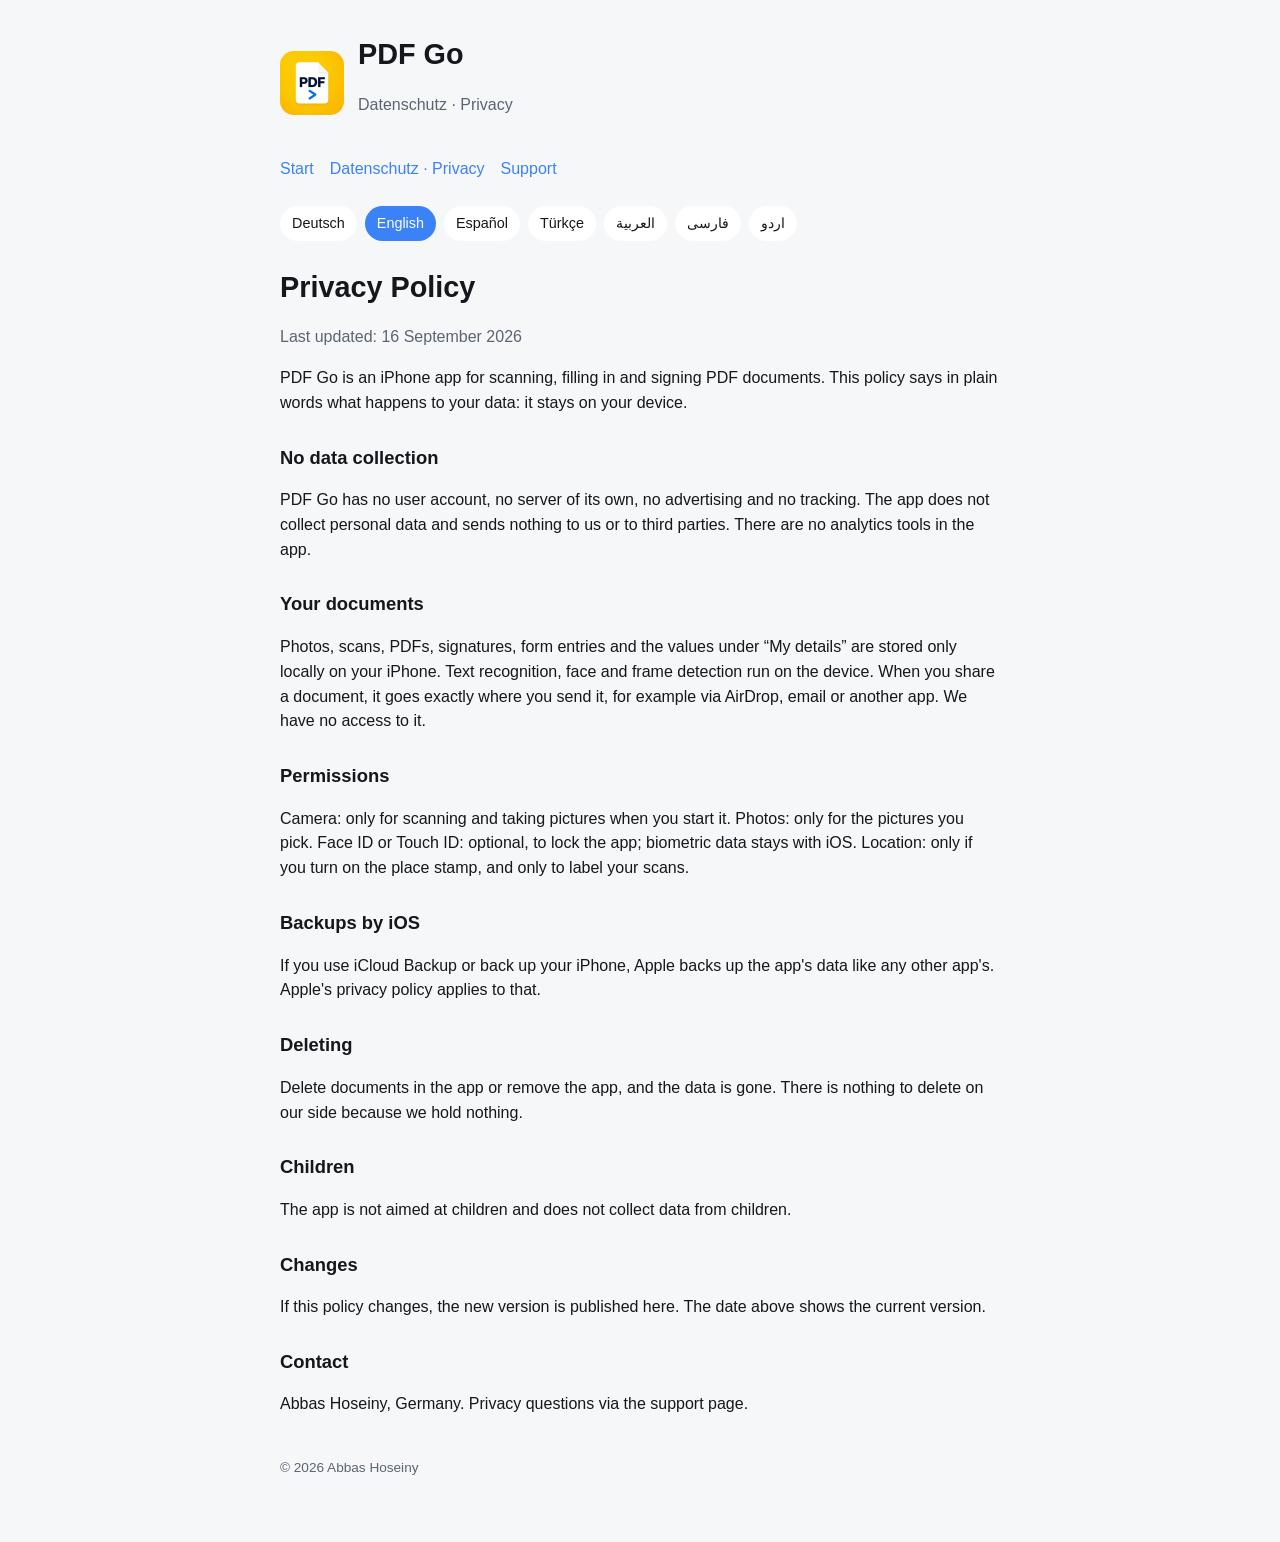
==== privacy.html @ 6bddbf86 "Website: start page, privacy policy in seven languages, support Co-Authored-By: Claude Fable 5.1 <no" ====
<!doctype html><html lang="de"><head><meta charset="utf-8"><meta name="viewport" content="width=device-width,initial-scale=1">
<title>PDF Go – Datenschutzerklärung · Privacy Policy</title><link rel="stylesheet" href="style.css"></head>
<body><main>
<header><img src="icon.png" alt=""><div><h1>PDF Go</h1><p class="muted">Datenschutz · Privacy</p></div></header>
<nav><a href="index.html">Start</a><a href="privacy.html">Datenschutz · Privacy</a><a href="support.html">Support</a></nav>
<div class="lang"><a href="#de" data-lang="de">Deutsch</a><a href="#en" data-lang="en">English</a><a href="#es" data-lang="es">Español</a><a href="#tr" data-lang="tr">Türkçe</a><a href="#ar" data-lang="ar">العربية</a><a href="#fa" data-lang="fa">فارسی</a><a href="#ur" data-lang="ur">اردو</a></div>
<section lang="de" dir="ltr"><h1>Datenschutzerklärung</h1><p class="muted">Stand: 16. September 2026</p><p>PDF Go ist eine App für iPhone zum Scannen, Ausfüllen und Unterschreiben von PDF-Dokumenten. Diese Erklärung sagt in einfachen Worten, was mit deinen Daten passiert: Sie bleiben auf deinem Gerät.</p><h2>Keine Erfassung von Daten</h2><p>PDF Go hat kein Benutzerkonto, keinen eigenen Server, keine Werbung und kein Tracking. Die App sammelt keine personenbezogenen Daten und sendet nichts an uns oder an Dritte. Es gibt keine Analyse-Werkzeuge in der App.</p><h2>Deine Dokumente</h2><p>Fotos, Scans, PDFs, Unterschriften, Formularangaben und die Angaben unter „Meine Angaben“ werden ausschließlich lokal auf deinem iPhone gespeichert. Texterkennung, Gesichts- und Rahmenerkennung laufen auf dem Gerät. Wenn du ein Dokument teilst, geht es genau dorthin, wo du es schickst, zum Beispiel per AirDrop, E-Mail oder in eine andere App. Darauf haben wir keinen Zugriff.</p><h2>Berechtigungen</h2><p>Kamera: nur zum Scannen und Fotografieren, wenn du es auslöst. Fotos: nur für die Bilder, die du auswählst. Face ID oder Touch ID: optional zum Sperren der App; die biometrischen Daten verbleiben bei iOS. Standort: nur, wenn du den Ortsstempel einschaltest, und nur zur Beschriftung deiner Scans.</p><h2>Sicherung durch iOS</h2><p>Nutzt du die iCloud-Sicherung oder Backups deines iPhones, sichert Apple die App-Daten wie bei jeder anderen App. Dafür gilt die Datenschutzerklärung von Apple.</p><h2>Löschen</h2><p>Du löschst Dokumente in der App oder entfernst die App. Damit sind die Daten weg. Bei uns gibt es nichts zu löschen, weil wir nichts haben.</p><h2>Kinder</h2><p>Die App richtet sich nicht speziell an Kinder und erhebt auch von Kindern keine Daten.</p><h2>Änderungen</h2><p>Ändert sich diese Erklärung, wird die neue Fassung hier veröffentlicht. Das Datum oben zeigt den Stand.</p><h2>Kontakt</h2><p>Abbas Hoseiny, Deutschland. Fragen zum Datenschutz über die Support-Seite.</p></section><section lang="en" dir="ltr"><h1>Privacy Policy</h1><p class="muted">Last updated: 16 September 2026</p><p>PDF Go is an iPhone app for scanning, filling in and signing PDF documents. This policy says in plain words what happens to your data: it stays on your device.</p><h2>No data collection</h2><p>PDF Go has no user account, no server of its own, no advertising and no tracking. The app does not collect personal data and sends nothing to us or to third parties. There are no analytics tools in the app.</p><h2>Your documents</h2><p>Photos, scans, PDFs, signatures, form entries and the values under “My details” are stored only locally on your iPhone. Text recognition, face and frame detection run on the device. When you share a document, it goes exactly where you send it, for example via AirDrop, email or another app. We have no access to it.</p><h2>Permissions</h2><p>Camera: only for scanning and taking pictures when you start it. Photos: only for the pictures you pick. Face ID or Touch ID: optional, to lock the app; biometric data stays with iOS. Location: only if you turn on the place stamp, and only to label your scans.</p><h2>Backups by iOS</h2><p>If you use iCloud Backup or back up your iPhone, Apple backs up the app's data like any other app's. Apple's privacy policy applies to that.</p><h2>Deleting</h2><p>Delete documents in the app or remove the app, and the data is gone. There is nothing to delete on our side because we hold nothing.</p><h2>Children</h2><p>The app is not aimed at children and does not collect data from children.</p><h2>Changes</h2><p>If this policy changes, the new version is published here. The date above shows the current version.</p><h2>Contact</h2><p>Abbas Hoseiny, Germany. Privacy questions via the support page.</p></section><section lang="es" dir="ltr"><h1>Política de privacidad</h1><p class="muted">Actualizado: 16 de septiembre de 2026</p><p>PDF Go es una app para iPhone para escanear, rellenar y firmar documentos PDF. Esta política explica en palabras sencillas qué pasa con tus datos: se quedan en tu dispositivo.</p><h2>Sin recopilación de datos</h2><p>PDF Go no tiene cuenta de usuario, ni servidor propio, ni publicidad, ni rastreo. La app no recopila datos personales y no envía nada a nosotros ni a terceros. No hay herramientas de análisis en la app.</p><h2>Tus documentos</h2><p>Fotos, escaneos, PDF, firmas, datos de formularios y los valores de «Mis datos» se guardan solo localmente en tu iPhone. El reconocimiento de texto, de caras y de marcos se ejecuta en el dispositivo. Cuando compartes un documento, va exactamente adonde lo envías, por ejemplo por AirDrop, correo u otra app. No tenemos acceso a él.</p><h2>Permisos</h2><p>Cámara: solo para escanear y fotografiar cuando tú lo inicias. Fotos: solo para las imágenes que eliges. Face ID o Touch ID: opcional, para bloquear la app; los datos biométricos se quedan en iOS. Ubicación: solo si activas el sello de lugar, y solo para etiquetar tus escaneos.</p><h2>Copias de seguridad de iOS</h2><p>Si usas la copia de iCloud o haces copia de tu iPhone, Apple guarda los datos de la app como los de cualquier otra. Se aplica la política de privacidad de Apple.</p><h2>Borrar</h2><p>Borra documentos en la app o elimina la app y los datos desaparecen. No hay nada que borrar por nuestra parte porque no guardamos nada.</p><h2>Menores</h2><p>La app no está dirigida a niños y no recopila datos de niños.</p><h2>Cambios</h2><p>Si esta política cambia, la nueva versión se publica aquí. La fecha de arriba muestra la versión actual.</p><h2>Contacto</h2><p>Abbas Hoseiny, Alemania. Preguntas sobre privacidad a través de la página de soporte.</p></section><section lang="tr" dir="ltr"><h1>Gizlilik Politikası</h1><p class="muted">Güncelleme: 16 Eylül 2026</p><p>PDF Go, PDF belgelerini taramak, doldurmak ve imzalamak için bir iPhone uygulamasıdır. Bu politika verilerine ne olduğunu sade sözlerle anlatır: Cihazında kalırlar.</p><h2>Veri toplama yok</h2><p>PDF Go'da kullanıcı hesabı, kendi sunucusu, reklam ve izleme yoktur. Uygulama kişisel veri toplamaz; bize ya da üçüncü taraflara hiçbir şey göndermez. Uygulamada analiz aracı yoktur.</p><h2>Belgelerin</h2><p>Fotoğraflar, taramalar, PDF'ler, imzalar, form girişleri ve “Bilgilerim” altındaki değerler yalnızca iPhone'unda yerel olarak saklanır. Metin, yüz ve çerçeve tanıma cihazda çalışır. Bir belgeyi paylaştığında tam olarak gönderdiğin yere gider, örneğin AirDrop, e-posta veya başka bir uygulama. Buna erişimimiz yoktur.</p><h2>İzinler</h2><p>Kamera: yalnızca sen başlattığında tarama ve fotoğraf için. Fotoğraflar: yalnızca seçtiğin resimler için. Face ID veya Touch ID: isteğe bağlı, uygulamayı kilitlemek için; biyometrik veriler iOS'ta kalır. Konum: yalnızca yer damgasını açarsan ve yalnızca taramalarını etiketlemek için.</p><h2>iOS yedekleri</h2><p>iCloud Yedekleme kullanıyor veya iPhone'unu yedekliyorsan Apple, uygulama verilerini diğer uygulamalar gibi yedekler. Bunun için Apple'ın gizlilik politikası geçerlidir.</p><h2>Silme</h2><p>Belgeleri uygulamada sil veya uygulamayı kaldır; veriler gider. Bizde silinecek bir şey yoktur, çünkü hiçbir şey tutmuyoruz.</p><h2>Çocuklar</h2><p>Uygulama çocuklara yönelik değildir ve çocuklardan veri toplamaz.</p><h2>Değişiklikler</h2><p>Bu politika değişirse yeni sürüm burada yayımlanır. Üstteki tarih güncel sürümü gösterir.</p><h2>İletişim</h2><p>Abbas Hoseiny, Almanya. Gizlilik soruları için destek sayfası.</p></section><section lang="ar" dir="rtl"><h1>سياسة الخصوصية</h1><p class="muted">آخر تحديث: 16 سبتمبر 2026</p><p>PDF Go تطبيق لهاتف iPhone لمسح مستندات PDF وتعبئتها وتوقيعها. توضح هذه السياسة بكلمات بسيطة ما يحدث لبياناتك: تبقى على جهازك.</p><h2>لا جمع للبيانات</h2><p>لا يوجد في PDF Go حساب مستخدم ولا خادم خاص ولا إعلانات ولا تتبّع. لا يجمع التطبيق بيانات شخصية ولا يرسل شيئًا إلينا أو إلى أطراف ثالثة. لا توجد أدوات تحليل في التطبيق.</p><h2>مستنداتك</h2><p>تُحفظ الصور والمسحات وملفات PDF والتوقيعات ومدخلات النماذج والقيم الموجودة تحت «بياناتي» محليًا فقط على هاتفك. يعمل التعرف على النص والوجوه والإطارات على الجهاز. عندما تشارك مستندًا، يذهب تمامًا إلى حيث ترسله، مثل AirDrop أو البريد الإلكتروني أو تطبيق آخر. لا نملك أي وصول إليه.</p><h2>الأذونات</h2><p>الكاميرا: فقط للمسح والتصوير عندما تبدأه بنفسك. الصور: فقط للصور التي تختارها. Face ID أو Touch ID: اختياري لقفل التطبيق؛ تبقى البيانات الحيوية لدى iOS. الموقع: فقط إذا فعّلت ختم المكان، وفقط لوسم مسحاتك.</p><h2>النسخ الاحتياطي عبر iOS</h2><p>إذا كنت تستخدم نسخ iCloud الاحتياطي أو تنسخ هاتفك احتياطيًا، فإن Apple تنسخ بيانات التطبيق كأي تطبيق آخر. تسري على ذلك سياسة خصوصية Apple.</p><h2>الحذف</h2><p>احذف المستندات في التطبيق أو أزل التطبيق، فتختفي البيانات. لا يوجد ما نحذفه من جانبنا لأننا لا نحتفظ بشيء.</p><h2>الأطفال</h2><p>التطبيق غير موجّه للأطفال ولا يجمع بيانات منهم.</p><h2>التغييرات</h2><p>إذا تغيّرت هذه السياسة، تُنشر النسخة الجديدة هنا. يوضح التاريخ أعلاه النسخة الحالية.</p><h2>التواصل</h2><p>عباس حسيني، ألمانيا. أسئلة الخصوصية عبر صفحة الدعم.</p></section><section lang="fa" dir="rtl"><h1>سیاست حریم خصوصی</h1><p class="muted">آخرین به‌روزرسانی: ۱۶ سپتامبر ۲۰۲۶</p><p>PDF Go برنامه‌ای برای iPhone است برای اسکن، پر کردن و امضای اسناد PDF. این سیاست به زبان ساده می‌گوید با داده‌های شما چه می‌شود: روی دستگاه شما می‌مانند.</p><h2>بدون جمع‌آوری داده</h2><p>PDF Go حساب کاربری، سرور اختصاصی، تبلیغات و ردیابی ندارد. برنامه داده شخصی جمع نمی‌کند و چیزی برای ما یا اشخاص ثالث نمی‌فرستد. هیچ ابزار تحلیلی در برنامه وجود ندارد.</p><h2>اسناد شما</h2><p>عکس‌ها، اسکن‌ها، PDFها، امضاها، ورودی‌های فرم و مقادیر بخش «اطلاعات من» فقط به‌صورت محلی روی iPhone شما ذخیره می‌شوند. تشخیص متن، چهره و کادر روی دستگاه انجام می‌شود. وقتی سندی را به اشتراک می‌گذارید، دقیقاً به همان‌جا می‌رود که می‌فرستید، مثلاً AirDrop، ایمیل یا برنامه‌ای دیگر. ما به آن دسترسی نداریم.</p><h2>مجوزها</h2><p>دوربین: فقط برای اسکن و عکس‌برداری وقتی خودتان شروع کنید. عکس‌ها: فقط برای تصاویری که انتخاب می‌کنید. Face ID یا Touch ID: اختیاری برای قفل برنامه؛ داده‌های بیومتریک نزد iOS می‌ماند. موقعیت: فقط اگر مهر مکان را روشن کنید و فقط برای برچسب‌گذاری اسکن‌ها.</p><h2>پشتیبان‌گیری iOS</h2><p>اگر از پشتیبان iCloud استفاده می‌کنید یا از iPhone خود پشتیبان می‌گیرید، Apple داده‌های برنامه را مانند هر برنامه دیگری پشتیبان می‌گیرد. سیاست حریم خصوصی Apple بر آن حاکم است.</p><h2>حذف</h2><p>اسناد را در برنامه حذف کنید یا برنامه را پاک کنید؛ داده‌ها از بین می‌روند. در سمت ما چیزی برای حذف نیست چون چیزی نگه نمی‌داریم.</p><h2>کودکان</h2><p>برنامه برای کودکان طراحی نشده و از کودکان داده‌ای جمع نمی‌کند.</p><h2>تغییرات</h2><p>اگر این سیاست تغییر کند، نسخه جدید اینجا منتشر می‌شود. تاریخ بالا نسخه فعلی را نشان می‌دهد.</p><h2>تماس</h2><p>عباس حسینی، آلمان. پرسش‌های حریم خصوصی از طریق صفحه پشتیبانی.</p></section><section lang="ur" dir="rtl"><h1>رازداری کی پالیسی</h1><p class="muted">آخری تازہ کاری: 16 ستمبر 2026</p><p>PDF Go ایک iPhone ایپ ہے جو PDF دستاویزات اسکین کرنے، بھرنے اور دستخط کرنے کے لیے ہے۔ یہ پالیسی سادہ الفاظ میں بتاتی ہے کہ آپ کے ڈیٹا کا کیا ہوتا ہے: وہ آپ کے آلے پر رہتا ہے۔</p><h2>ڈیٹا جمع نہیں کیا جاتا</h2><p>PDF Go میں کوئی صارف اکاؤنٹ، اپنا سرور، اشتہار یا ٹریکنگ نہیں ہے۔ ایپ ذاتی ڈیٹا جمع نہیں کرتی اور ہمیں یا کسی تیسرے فریق کو کچھ نہیں بھیجتی۔ ایپ میں کوئی تجزیاتی ٹول نہیں ہے۔</p><h2>آپ کی دستاویزات</h2><p>تصاویر، اسکین، PDF، دستخط، فارم کی معلومات اور «میری معلومات» کی قدریں صرف آپ کے iPhone پر مقامی طور پر محفوظ ہوتی ہیں۔ متن، چہرے اور فریم کی شناخت آلے پر ہوتی ہے۔ جب آپ کوئی دستاویز شیئر کرتے ہیں تو وہ بالکل وہیں جاتی ہے جہاں آپ بھیجتے ہیں، مثلاً AirDrop، ای میل یا کسی اور ایپ میں۔ ہمیں اس تک رسائی نہیں۔</p><h2>اجازتیں</h2><p>کیمرہ: صرف اسکین اور تصویر کے لیے جب آپ شروع کریں۔ تصاویر: صرف ان تصاویر کے لیے جو آپ چنیں۔ Face ID یا Touch ID: اختیاری، ایپ لاک کرنے کے لیے؛ بایومیٹرک ڈیٹا iOS کے پاس رہتا ہے۔ مقام: صرف اگر آپ جگہ کا ٹھپہ آن کریں، اور صرف اسکین پر لیبل کے لیے۔</p><h2>iOS بیک اپ</h2><p>اگر آپ iCloud بیک اپ استعمال کرتے ہیں یا اپنے iPhone کا بیک اپ لیتے ہیں تو Apple ایپ کا ڈیٹا دوسری ایپس کی طرح محفوظ کرتا ہے۔ اس پر Apple کی رازداری کی پالیسی لاگو ہوتی ہے۔</p><h2>حذف کرنا</h2><p>ایپ میں دستاویزات حذف کریں یا ایپ ہٹا دیں، ڈیٹا ختم ہو جاتا ہے۔ ہماری طرف حذف کرنے کو کچھ نہیں کیونکہ ہمارے پاس کچھ نہیں ہوتا۔</p><h2>بچے</h2><p>ایپ بچوں کے لیے نہیں ہے اور بچوں سے ڈیٹا جمع نہیں کرتی۔</p><h2>تبدیلیاں</h2><p>اگر یہ پالیسی بدلے تو نیا ورژن یہاں شائع ہوگا۔ اوپر کی تاریخ موجودہ ورژن بتاتی ہے۔</p><h2>رابطہ</h2><p>عباس حسینی، جرمنی۔ رازداری کے سوالات سپورٹ صفحے کے ذریعے۔</p></section>
<footer>© 2026 Abbas Hoseiny</footer>
</main>
<script>
(function(){var links=document.querySelectorAll('.lang a'),secs=document.querySelectorAll('section[lang]');
function show(l){if(!document.querySelector('section[lang="'+l+'"]'))l='en';secs.forEach(function(s){s.classList.toggle('on',s.getAttribute('lang')===l)});links.forEach(function(a){a.classList.toggle('on',a.dataset.lang===l)});document.documentElement.lang=l;}
var h=location.hash.replace('#',''),n=(navigator.language||'en').slice(0,2);show(h||n);
links.forEach(function(a){a.addEventListener('click',function(e){e.preventDefault();history.replaceState(null,'','#'+a.dataset.lang);show(a.dataset.lang)})});
window.addEventListener('hashchange',function(){show(location.hash.replace('#',''))});})();
</script></body></html>
---- style.css ----
:root{--bg:#0f1115;--card:#171a21;--text:#e8eaf0;--muted:#9aa3b2;--accent:#3b82f6}
@media (prefers-color-scheme: light){:root{--bg:#f6f7f9;--card:#fff;--text:#14171c;--muted:#5b6472}}
*{box-sizing:border-box}body{margin:0;font-family:-apple-system,BlinkMacSystemFont,"Segoe UI",Roboto,sans-serif;background:var(--bg);color:var(--text);line-height:1.55}
main{max-width:760px;margin:0 auto;padding:32px 20px 64px}
header{display:flex;align-items:center;gap:14px;margin-bottom:24px}header img{width:64px;height:64px;border-radius:14px}
h1{font-size:1.8rem;margin:0}h2{font-size:1.15rem;margin:28px 0 8px}p,li{color:var(--text)}.muted{color:var(--muted)}
nav a{margin-right:16px;color:var(--accent);text-decoration:none}nav{margin:8px 0 24px}
.card{background:var(--card);border-radius:14px;padding:18px 20px;margin:14px 0;box-shadow:0 1px 3px rgba(0,0,0,.15)}
.lang{display:flex;flex-wrap:wrap;gap:8px;margin:12px 0 24px}.lang a{padding:6px 12px;border-radius:999px;background:var(--card);color:var(--text);text-decoration:none;font-size:.9rem}.lang a.on{background:var(--accent);color:#fff}
section[lang]{display:none}section[lang].on{display:block}[dir=rtl]{text-align:right}
footer{margin-top:40px;color:var(--muted);font-size:.85rem}
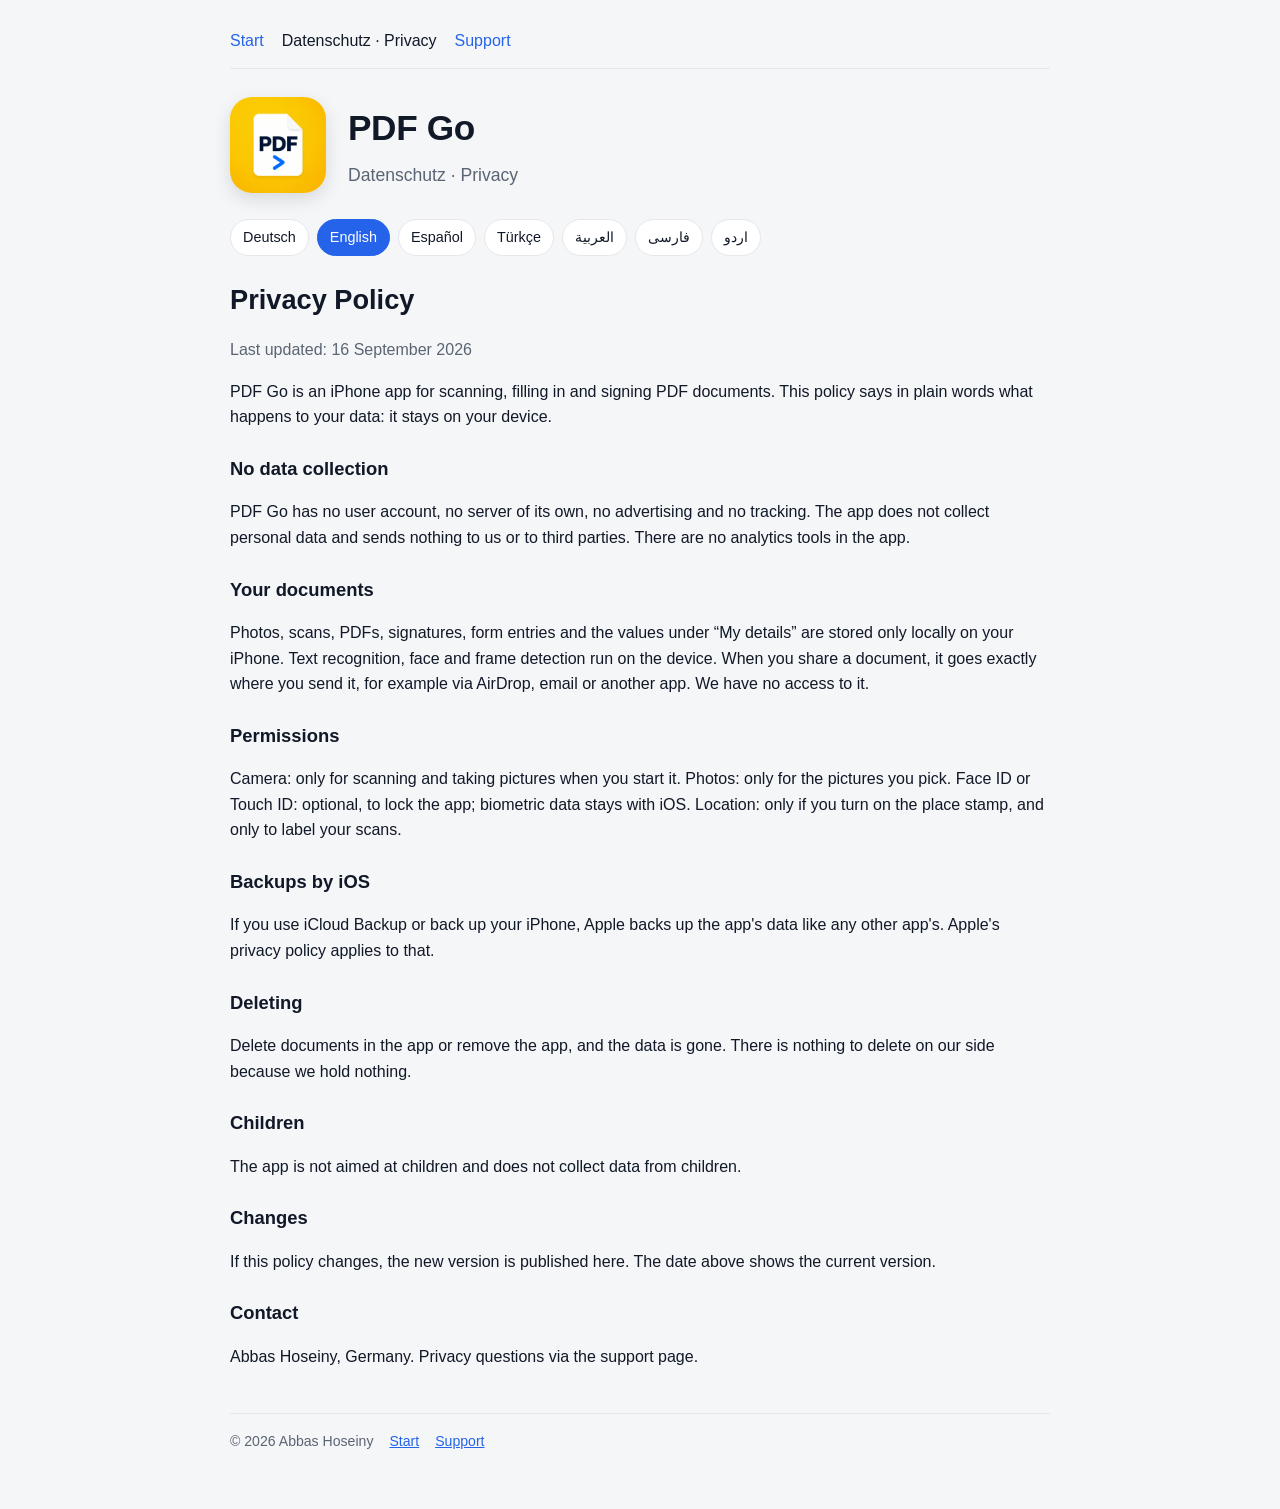
==== commit 1f35a878: "Light design, feature cards, three steps, clearer privacy block Co-Authored-By: Claude Fable 5.1 <no" ====
--- a/privacy.html
+++ b/privacy.html
@@ -1,14 +1,14 @@
 <!doctype html><html lang="de"><head><meta charset="utf-8"><meta name="viewport" content="width=device-width,initial-scale=1">
-<title>PDF Go – Datenschutzerklärung · Privacy Policy</title><link rel="stylesheet" href="style.css"></head>
+<title>PDF Go – Datenschutzerklärung · Privacy Policy</title><link rel="stylesheet" href="style.css"><link rel="icon" href="icon.png"></head>
 <body><main>
-<header><img src="icon.png" alt=""><div><h1>PDF Go</h1><p class="muted">Datenschutz · Privacy</p></div></header>
-<nav><a href="index.html">Start</a><a href="privacy.html">Datenschutz · Privacy</a><a href="support.html">Support</a></nav>
-<div class="lang"><a href="#de" data-lang="de">Deutsch</a><a href="#en" data-lang="en">English</a><a href="#es" data-lang="es">Español</a><a href="#tr" data-lang="tr">Türkçe</a><a href="#ar" data-lang="ar">العربية</a><a href="#fa" data-lang="fa">فارسی</a><a href="#ur" data-lang="ur">اردو</a></div>
+<nav><a href="index.html">Start</a><a href="privacy.html" class="on">Datenschutz · Privacy</a><a href="support.html">Support</a></nav>
+<div class="hero"><img src="icon.png" alt="PDF Go"><div><h1>PDF Go</h1><p>Datenschutz · Privacy</p></div></div>
+<div class="langs"><a href="#de" data-lang="de">Deutsch</a><a href="#en" data-lang="en">English</a><a href="#es" data-lang="es">Español</a><a href="#tr" data-lang="tr">Türkçe</a><a href="#ar" data-lang="ar">العربية</a><a href="#fa" data-lang="fa">فارسی</a><a href="#ur" data-lang="ur">اردو</a></div>
 <section lang="de" dir="ltr"><h1>Datenschutzerklärung</h1><p class="muted">Stand: 16. September 2026</p><p>PDF Go ist eine App für iPhone zum Scannen, Ausfüllen und Unterschreiben von PDF-Dokumenten. Diese Erklärung sagt in einfachen Worten, was mit deinen Daten passiert: Sie bleiben auf deinem Gerät.</p><h2>Keine Erfassung von Daten</h2><p>PDF Go hat kein Benutzerkonto, keinen eigenen Server, keine Werbung und kein Tracking. Die App sammelt keine personenbezogenen Daten und sendet nichts an uns oder an Dritte. Es gibt keine Analyse-Werkzeuge in der App.</p><h2>Deine Dokumente</h2><p>Fotos, Scans, PDFs, Unterschriften, Formularangaben und die Angaben unter „Meine Angaben“ werden ausschließlich lokal auf deinem iPhone gespeichert. Texterkennung, Gesichts- und Rahmenerkennung laufen auf dem Gerät. Wenn du ein Dokument teilst, geht es genau dorthin, wo du es schickst, zum Beispiel per AirDrop, E-Mail oder in eine andere App. Darauf haben wir keinen Zugriff.</p><h2>Berechtigungen</h2><p>Kamera: nur zum Scannen und Fotografieren, wenn du es auslöst. Fotos: nur für die Bilder, die du auswählst. Face ID oder Touch ID: optional zum Sperren der App; die biometrischen Daten verbleiben bei iOS. Standort: nur, wenn du den Ortsstempel einschaltest, und nur zur Beschriftung deiner Scans.</p><h2>Sicherung durch iOS</h2><p>Nutzt du die iCloud-Sicherung oder Backups deines iPhones, sichert Apple die App-Daten wie bei jeder anderen App. Dafür gilt die Datenschutzerklärung von Apple.</p><h2>Löschen</h2><p>Du löschst Dokumente in der App oder entfernst die App. Damit sind die Daten weg. Bei uns gibt es nichts zu löschen, weil wir nichts haben.</p><h2>Kinder</h2><p>Die App richtet sich nicht speziell an Kinder und erhebt auch von Kindern keine Daten.</p><h2>Änderungen</h2><p>Ändert sich diese Erklärung, wird die neue Fassung hier veröffentlicht. Das Datum oben zeigt den Stand.</p><h2>Kontakt</h2><p>Abbas Hoseiny, Deutschland. Fragen zum Datenschutz über die Support-Seite.</p></section><section lang="en" dir="ltr"><h1>Privacy Policy</h1><p class="muted">Last updated: 16 September 2026</p><p>PDF Go is an iPhone app for scanning, filling in and signing PDF documents. This policy says in plain words what happens to your data: it stays on your device.</p><h2>No data collection</h2><p>PDF Go has no user account, no server of its own, no advertising and no tracking. The app does not collect personal data and sends nothing to us or to third parties. There are no analytics tools in the app.</p><h2>Your documents</h2><p>Photos, scans, PDFs, signatures, form entries and the values under “My details” are stored only locally on your iPhone. Text recognition, face and frame detection run on the device. When you share a document, it goes exactly where you send it, for example via AirDrop, email or another app. We have no access to it.</p><h2>Permissions</h2><p>Camera: only for scanning and taking pictures when you start it. Photos: only for the pictures you pick. Face ID or Touch ID: optional, to lock the app; biometric data stays with iOS. Location: only if you turn on the place stamp, and only to label your scans.</p><h2>Backups by iOS</h2><p>If you use iCloud Backup or back up your iPhone, Apple backs up the app's data like any other app's. Apple's privacy policy applies to that.</p><h2>Deleting</h2><p>Delete documents in the app or remove the app, and the data is gone. There is nothing to delete on our side because we hold nothing.</p><h2>Children</h2><p>The app is not aimed at children and does not collect data from children.</p><h2>Changes</h2><p>If this policy changes, the new version is published here. The date above shows the current version.</p><h2>Contact</h2><p>Abbas Hoseiny, Germany. Privacy questions via the support page.</p></section><section lang="es" dir="ltr"><h1>Política de privacidad</h1><p class="muted">Actualizado: 16 de septiembre de 2026</p><p>PDF Go es una app para iPhone para escanear, rellenar y firmar documentos PDF. Esta política explica en palabras sencillas qué pasa con tus datos: se quedan en tu dispositivo.</p><h2>Sin recopilación de datos</h2><p>PDF Go no tiene cuenta de usuario, ni servidor propio, ni publicidad, ni rastreo. La app no recopila datos personales y no envía nada a nosotros ni a terceros. No hay herramientas de análisis en la app.</p><h2>Tus documentos</h2><p>Fotos, escaneos, PDF, firmas, datos de formularios y los valores de «Mis datos» se guardan solo localmente en tu iPhone. El reconocimiento de texto, de caras y de marcos se ejecuta en el dispositivo. Cuando compartes un documento, va exactamente adonde lo envías, por ejemplo por AirDrop, correo u otra app. No tenemos acceso a él.</p><h2>Permisos</h2><p>Cámara: solo para escanear y fotografiar cuando tú lo inicias. Fotos: solo para las imágenes que eliges. Face ID o Touch ID: opcional, para bloquear la app; los datos biométricos se quedan en iOS. Ubicación: solo si activas el sello de lugar, y solo para etiquetar tus escaneos.</p><h2>Copias de seguridad de iOS</h2><p>Si usas la copia de iCloud o haces copia de tu iPhone, Apple guarda los datos de la app como los de cualquier otra. Se aplica la política de privacidad de Apple.</p><h2>Borrar</h2><p>Borra documentos en la app o elimina la app y los datos desaparecen. No hay nada que borrar por nuestra parte porque no guardamos nada.</p><h2>Menores</h2><p>La app no está dirigida a niños y no recopila datos de niños.</p><h2>Cambios</h2><p>Si esta política cambia, la nueva versión se publica aquí. La fecha de arriba muestra la versión actual.</p><h2>Contacto</h2><p>Abbas Hoseiny, Alemania. Preguntas sobre privacidad a través de la página de soporte.</p></section><section lang="tr" dir="ltr"><h1>Gizlilik Politikası</h1><p class="muted">Güncelleme: 16 Eylül 2026</p><p>PDF Go, PDF belgelerini taramak, doldurmak ve imzalamak için bir iPhone uygulamasıdır. Bu politika verilerine ne olduğunu sade sözlerle anlatır: Cihazında kalırlar.</p><h2>Veri toplama yok</h2><p>PDF Go'da kullanıcı hesabı, kendi sunucusu, reklam ve izleme yoktur. Uygulama kişisel veri toplamaz; bize ya da üçüncü taraflara hiçbir şey göndermez. Uygulamada analiz aracı yoktur.</p><h2>Belgelerin</h2><p>Fotoğraflar, taramalar, PDF'ler, imzalar, form girişleri ve “Bilgilerim” altındaki değerler yalnızca iPhone'unda yerel olarak saklanır. Metin, yüz ve çerçeve tanıma cihazda çalışır. Bir belgeyi paylaştığında tam olarak gönderdiğin yere gider, örneğin AirDrop, e-posta veya başka bir uygulama. Buna erişimimiz yoktur.</p><h2>İzinler</h2><p>Kamera: yalnızca sen başlattığında tarama ve fotoğraf için. Fotoğraflar: yalnızca seçtiğin resimler için. Face ID veya Touch ID: isteğe bağlı, uygulamayı kilitlemek için; biyometrik veriler iOS'ta kalır. Konum: yalnızca yer damgasını açarsan ve yalnızca taramalarını etiketlemek için.</p><h2>iOS yedekleri</h2><p>iCloud Yedekleme kullanıyor veya iPhone'unu yedekliyorsan Apple, uygulama verilerini diğer uygulamalar gibi yedekler. Bunun için Apple'ın gizlilik politikası geçerlidir.</p><h2>Silme</h2><p>Belgeleri uygulamada sil veya uygulamayı kaldır; veriler gider. Bizde silinecek bir şey yoktur, çünkü hiçbir şey tutmuyoruz.</p><h2>Çocuklar</h2><p>Uygulama çocuklara yönelik değildir ve çocuklardan veri toplamaz.</p><h2>Değişiklikler</h2><p>Bu politika değişirse yeni sürüm burada yayımlanır. Üstteki tarih güncel sürümü gösterir.</p><h2>İletişim</h2><p>Abbas Hoseiny, Almanya. Gizlilik soruları için destek sayfası.</p></section><section lang="ar" dir="rtl"><h1>سياسة الخصوصية</h1><p class="muted">آخر تحديث: 16 سبتمبر 2026</p><p>PDF Go تطبيق لهاتف iPhone لمسح مستندات PDF وتعبئتها وتوقيعها. توضح هذه السياسة بكلمات بسيطة ما يحدث لبياناتك: تبقى على جهازك.</p><h2>لا جمع للبيانات</h2><p>لا يوجد في PDF Go حساب مستخدم ولا خادم خاص ولا إعلانات ولا تتبّع. لا يجمع التطبيق بيانات شخصية ولا يرسل شيئًا إلينا أو إلى أطراف ثالثة. لا توجد أدوات تحليل في التطبيق.</p><h2>مستنداتك</h2><p>تُحفظ الصور والمسحات وملفات PDF والتوقيعات ومدخلات النماذج والقيم الموجودة تحت «بياناتي» محليًا فقط على هاتفك. يعمل التعرف على النص والوجوه والإطارات على الجهاز. عندما تشارك مستندًا، يذهب تمامًا إلى حيث ترسله، مثل AirDrop أو البريد الإلكتروني أو تطبيق آخر. لا نملك أي وصول إليه.</p><h2>الأذونات</h2><p>الكاميرا: فقط للمسح والتصوير عندما تبدأه بنفسك. الصور: فقط للصور التي تختارها. Face ID أو Touch ID: اختياري لقفل التطبيق؛ تبقى البيانات الحيوية لدى iOS. الموقع: فقط إذا فعّلت ختم المكان، وفقط لوسم مسحاتك.</p><h2>النسخ الاحتياطي عبر iOS</h2><p>إذا كنت تستخدم نسخ iCloud الاحتياطي أو تنسخ هاتفك احتياطيًا، فإن Apple تنسخ بيانات التطبيق كأي تطبيق آخر. تسري على ذلك سياسة خصوصية Apple.</p><h2>الحذف</h2><p>احذف المستندات في التطبيق أو أزل التطبيق، فتختفي البيانات. لا يوجد ما نحذفه من جانبنا لأننا لا نحتفظ بشيء.</p><h2>الأطفال</h2><p>التطبيق غير موجّه للأطفال ولا يجمع بيانات منهم.</p><h2>التغييرات</h2><p>إذا تغيّرت هذه السياسة، تُنشر النسخة الجديدة هنا. يوضح التاريخ أعلاه النسخة الحالية.</p><h2>التواصل</h2><p>عباس حسيني، ألمانيا. أسئلة الخصوصية عبر صفحة الدعم.</p></section><section lang="fa" dir="rtl"><h1>سیاست حریم خصوصی</h1><p class="muted">آخرین به‌روزرسانی: ۱۶ سپتامبر ۲۰۲۶</p><p>PDF Go برنامه‌ای برای iPhone است برای اسکن، پر کردن و امضای اسناد PDF. این سیاست به زبان ساده می‌گوید با داده‌های شما چه می‌شود: روی دستگاه شما می‌مانند.</p><h2>بدون جمع‌آوری داده</h2><p>PDF Go حساب کاربری، سرور اختصاصی، تبلیغات و ردیابی ندارد. برنامه داده شخصی جمع نمی‌کند و چیزی برای ما یا اشخاص ثالث نمی‌فرستد. هیچ ابزار تحلیلی در برنامه وجود ندارد.</p><h2>اسناد شما</h2><p>عکس‌ها، اسکن‌ها، PDFها، امضاها، ورودی‌های فرم و مقادیر بخش «اطلاعات من» فقط به‌صورت محلی روی iPhone شما ذخیره می‌شوند. تشخیص متن، چهره و کادر روی دستگاه انجام می‌شود. وقتی سندی را به اشتراک می‌گذارید، دقیقاً به همان‌جا می‌رود که می‌فرستید، مثلاً AirDrop، ایمیل یا برنامه‌ای دیگر. ما به آن دسترسی نداریم.</p><h2>مجوزها</h2><p>دوربین: فقط برای اسکن و عکس‌برداری وقتی خودتان شروع کنید. عکس‌ها: فقط برای تصاویری که انتخاب می‌کنید. Face ID یا Touch ID: اختیاری برای قفل برنامه؛ داده‌های بیومتریک نزد iOS می‌ماند. موقعیت: فقط اگر مهر مکان را روشن کنید و فقط برای برچسب‌گذاری اسکن‌ها.</p><h2>پشتیبان‌گیری iOS</h2><p>اگر از پشتیبان iCloud استفاده می‌کنید یا از iPhone خود پشتیبان می‌گیرید، Apple داده‌های برنامه را مانند هر برنامه دیگری پشتیبان می‌گیرد. سیاست حریم خصوصی Apple بر آن حاکم است.</p><h2>حذف</h2><p>اسناد را در برنامه حذف کنید یا برنامه را پاک کنید؛ داده‌ها از بین می‌روند. در سمت ما چیزی برای حذف نیست چون چیزی نگه نمی‌داریم.</p><h2>کودکان</h2><p>برنامه برای کودکان طراحی نشده و از کودکان داده‌ای جمع نمی‌کند.</p><h2>تغییرات</h2><p>اگر این سیاست تغییر کند، نسخه جدید اینجا منتشر می‌شود. تاریخ بالا نسخه فعلی را نشان می‌دهد.</p><h2>تماس</h2><p>عباس حسینی، آلمان. پرسش‌های حریم خصوصی از طریق صفحه پشتیبانی.</p></section><section lang="ur" dir="rtl"><h1>رازداری کی پالیسی</h1><p class="muted">آخری تازہ کاری: 16 ستمبر 2026</p><p>PDF Go ایک iPhone ایپ ہے جو PDF دستاویزات اسکین کرنے، بھرنے اور دستخط کرنے کے لیے ہے۔ یہ پالیسی سادہ الفاظ میں بتاتی ہے کہ آپ کے ڈیٹا کا کیا ہوتا ہے: وہ آپ کے آلے پر رہتا ہے۔</p><h2>ڈیٹا جمع نہیں کیا جاتا</h2><p>PDF Go میں کوئی صارف اکاؤنٹ، اپنا سرور، اشتہار یا ٹریکنگ نہیں ہے۔ ایپ ذاتی ڈیٹا جمع نہیں کرتی اور ہمیں یا کسی تیسرے فریق کو کچھ نہیں بھیجتی۔ ایپ میں کوئی تجزیاتی ٹول نہیں ہے۔</p><h2>آپ کی دستاویزات</h2><p>تصاویر، اسکین، PDF، دستخط، فارم کی معلومات اور «میری معلومات» کی قدریں صرف آپ کے iPhone پر مقامی طور پر محفوظ ہوتی ہیں۔ متن، چہرے اور فریم کی شناخت آلے پر ہوتی ہے۔ جب آپ کوئی دستاویز شیئر کرتے ہیں تو وہ بالکل وہیں جاتی ہے جہاں آپ بھیجتے ہیں، مثلاً AirDrop، ای میل یا کسی اور ایپ میں۔ ہمیں اس تک رسائی نہیں۔</p><h2>اجازتیں</h2><p>کیمرہ: صرف اسکین اور تصویر کے لیے جب آپ شروع کریں۔ تصاویر: صرف ان تصاویر کے لیے جو آپ چنیں۔ Face ID یا Touch ID: اختیاری، ایپ لاک کرنے کے لیے؛ بایومیٹرک ڈیٹا iOS کے پاس رہتا ہے۔ مقام: صرف اگر آپ جگہ کا ٹھپہ آن کریں، اور صرف اسکین پر لیبل کے لیے۔</p><h2>iOS بیک اپ</h2><p>اگر آپ iCloud بیک اپ استعمال کرتے ہیں یا اپنے iPhone کا بیک اپ لیتے ہیں تو Apple ایپ کا ڈیٹا دوسری ایپس کی طرح محفوظ کرتا ہے۔ اس پر Apple کی رازداری کی پالیسی لاگو ہوتی ہے۔</p><h2>حذف کرنا</h2><p>ایپ میں دستاویزات حذف کریں یا ایپ ہٹا دیں، ڈیٹا ختم ہو جاتا ہے۔ ہماری طرف حذف کرنے کو کچھ نہیں کیونکہ ہمارے پاس کچھ نہیں ہوتا۔</p><h2>بچے</h2><p>ایپ بچوں کے لیے نہیں ہے اور بچوں سے ڈیٹا جمع نہیں کرتی۔</p><h2>تبدیلیاں</h2><p>اگر یہ پالیسی بدلے تو نیا ورژن یہاں شائع ہوگا۔ اوپر کی تاریخ موجودہ ورژن بتاتی ہے۔</p><h2>رابطہ</h2><p>عباس حسینی، جرمنی۔ رازداری کے سوالات سپورٹ صفحے کے ذریعے۔</p></section>
-<footer>© 2026 Abbas Hoseiny</footer>
+<footer><span>© 2026 Abbas Hoseiny</span><a href="index.html">Start</a><a href="support.html">Support</a></footer>
 </main>
 <script>
-(function(){var links=document.querySelectorAll('.lang a'),secs=document.querySelectorAll('section[lang]');
+(function(){var links=document.querySelectorAll('.langs a'),secs=document.querySelectorAll('section[lang]');
 function show(l){if(!document.querySelector('section[lang="'+l+'"]'))l='en';secs.forEach(function(s){s.classList.toggle('on',s.getAttribute('lang')===l)});links.forEach(function(a){a.classList.toggle('on',a.dataset.lang===l)});document.documentElement.lang=l;}
 var h=location.hash.replace('#',''),n=(navigator.language||'en').slice(0,2);show(h||n);
 links.forEach(function(a){a.addEventListener('click',function(e){e.preventDefault();history.replaceState(null,'','#'+a.dataset.lang);show(a.dataset.lang)})});
--- a/style.css
+++ b/style.css
@@ -1,11 +1,21 @@
-:root{--bg:#0f1115;--card:#171a21;--text:#e8eaf0;--muted:#9aa3b2;--accent:#3b82f6}
-@media (prefers-color-scheme: light){:root{--bg:#f6f7f9;--card:#fff;--text:#14171c;--muted:#5b6472}}
-*{box-sizing:border-box}body{margin:0;font-family:-apple-system,BlinkMacSystemFont,"Segoe UI",Roboto,sans-serif;background:var(--bg);color:var(--text);line-height:1.55}
-main{max-width:760px;margin:0 auto;padding:32px 20px 64px}
-header{display:flex;align-items:center;gap:14px;margin-bottom:24px}header img{width:64px;height:64px;border-radius:14px}
-h1{font-size:1.8rem;margin:0}h2{font-size:1.15rem;margin:28px 0 8px}p,li{color:var(--text)}.muted{color:var(--muted)}
-nav a{margin-right:16px;color:var(--accent);text-decoration:none}nav{margin:8px 0 24px}
-.card{background:var(--card);border-radius:14px;padding:18px 20px;margin:14px 0;box-shadow:0 1px 3px rgba(0,0,0,.15)}
-.lang{display:flex;flex-wrap:wrap;gap:8px;margin:12px 0 24px}.lang a{padding:6px 12px;border-radius:999px;background:var(--card);color:var(--text);text-decoration:none;font-size:.9rem}.lang a.on{background:var(--accent);color:#fff}
-section[lang]{display:none}section[lang].on{display:block}[dir=rtl]{text-align:right}
-footer{margin-top:40px;color:var(--muted);font-size:.85rem}
+:root{--bg:#f5f6f8;--card:#fff;--text:#111827;--muted:#5b6472;--accent:#2563eb;--line:#e5e7eb;--yellow:#ffcc33}
+*{box-sizing:border-box}html{color-scheme:light}body{margin:0;font-family:-apple-system,BlinkMacSystemFont,"Segoe UI",Roboto,Helvetica,Arial,sans-serif;background:var(--bg);color:var(--text);line-height:1.6;-webkit-font-smoothing:antialiased}
+main{max-width:860px;margin:0 auto;padding:28px 20px 56px}
+a{color:var(--accent)}
+nav{display:flex;gap:18px;flex-wrap:wrap;margin:0 0 28px;padding-bottom:14px;border-bottom:1px solid var(--line);font-weight:500}nav a{text-decoration:none}nav a.on{color:var(--text)}
+.hero{display:flex;align-items:center;gap:22px;margin:8px 0 26px}.hero img{width:96px;height:96px;border-radius:22px;box-shadow:0 6px 18px rgba(0,0,0,.12)}
+.hero h1{font-size:2.2rem;margin:0 0 4px;letter-spacing:-.01em}.hero p{margin:0;font-size:1.1rem;color:var(--muted)}
+.badge{display:inline-block;margin-top:10px;padding:6px 12px;border-radius:999px;background:#fff7d6;color:#7a5a00;font-size:.85rem;font-weight:600}
+h2{font-size:1.35rem;margin:34px 0 12px}h3{font-size:1.02rem;margin:0 0 4px}
+.grid{display:grid;grid-template-columns:repeat(auto-fit,minmax(240px,1fr));gap:14px}
+.card{background:var(--card);border:1px solid var(--line);border-radius:16px;padding:18px 18px 16px}
+.card .ico{width:40px;height:40px;border-radius:12px;background:#eaf1ff;color:var(--accent);display:flex;align-items:center;justify-content:center;font-size:20px;margin-bottom:10px}
+.card p{margin:0;color:var(--muted);font-size:.97rem}
+.steps{counter-reset:s;display:grid;grid-template-columns:repeat(auto-fit,minmax(220px,1fr));gap:14px}
+.steps div{background:var(--card);border:1px solid var(--line);border-radius:16px;padding:18px}.steps div::before{counter-increment:s;content:counter(s);display:inline-flex;width:28px;height:28px;border-radius:50%;background:var(--accent);color:#fff;font-weight:700;align-items:center;justify-content:center;margin-bottom:8px}
+.privacy{background:#eefbf3;border:1px solid #cdeedb;border-radius:16px;padding:18px 20px}.privacy p{margin:6px 0 0;color:#14532d}
+.langs{display:flex;flex-wrap:wrap;gap:8px;margin:12px 0 22px}.langs a,.langs span{padding:6px 12px;border-radius:999px;background:var(--card);border:1px solid var(--line);color:var(--text);text-decoration:none;font-size:.9rem;unicode-bidi:isolate}.langs a.on{background:var(--accent);border-color:var(--accent);color:#fff}
+section[lang]{display:none}section[lang].on{display:block}section[dir=rtl]{text-align:right}section[lang] h1{font-size:1.7rem;margin:0 0 4px}section[lang] h2{font-size:1.15rem;margin:24px 0 6px}
+.muted{color:var(--muted)}.faq p{margin:8px 0}
+footer{margin-top:44px;padding-top:16px;border-top:1px solid var(--line);color:var(--muted);font-size:.88rem;display:flex;gap:16px;flex-wrap:wrap}
+@media (max-width:520px){.hero{flex-direction:column;align-items:flex-start}.hero h1{font-size:1.8rem}}
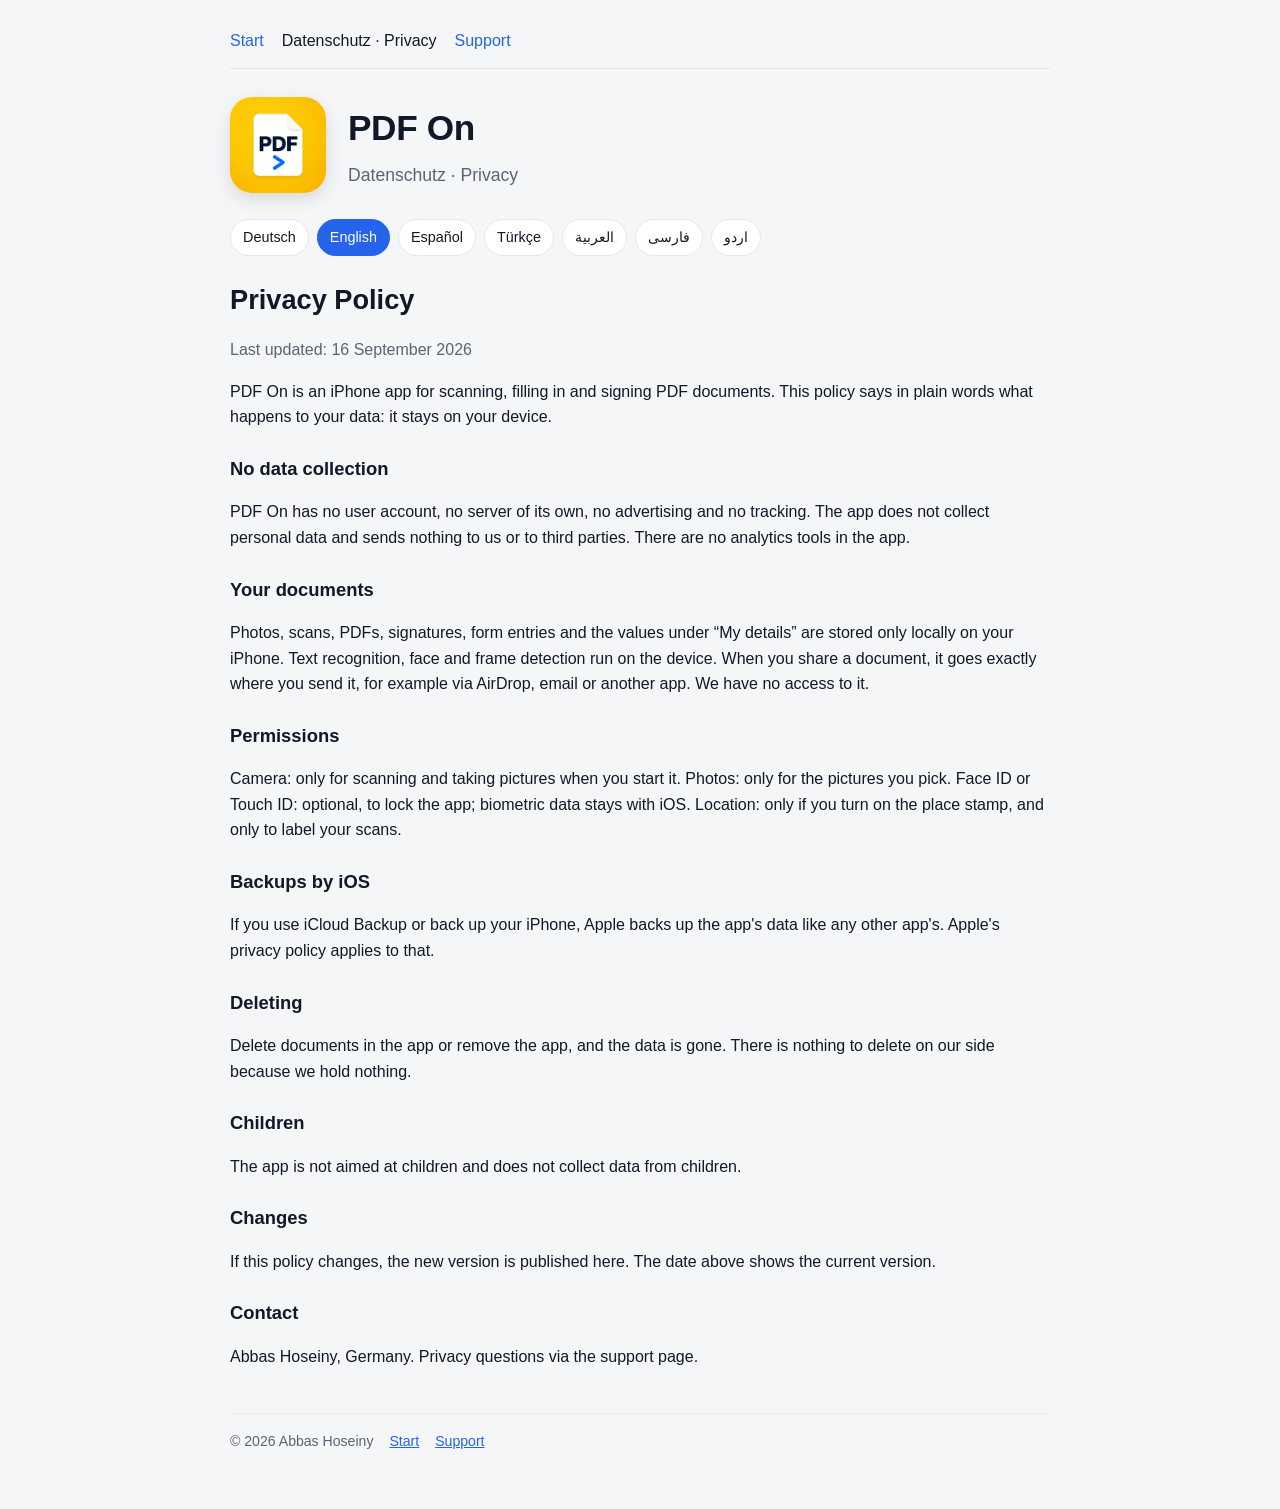
==== commit 53e96d56: "Rename to PDF On" ====
--- a/privacy.html
+++ b/privacy.html
@@ -1,10 +1,10 @@
 <!doctype html><html lang="de"><head><meta charset="utf-8"><meta name="viewport" content="width=device-width,initial-scale=1">
-<title>PDF Go – Datenschutzerklärung · Privacy Policy</title><link rel="stylesheet" href="style.css"><link rel="icon" href="icon.png"></head>
+<title>PDF On – Datenschutzerklärung · Privacy Policy</title><link rel="stylesheet" href="style.css?v=3"><link rel="icon" href="icon.png"></head>
 <body><main>
 <nav><a href="index.html">Start</a><a href="privacy.html" class="on">Datenschutz · Privacy</a><a href="support.html">Support</a></nav>
-<div class="hero"><img src="icon.png" alt="PDF Go"><div><h1>PDF Go</h1><p>Datenschutz · Privacy</p></div></div>
+<div class="hero"><img src="icon.png" alt="PDF On"><div><h1>PDF On</h1><p>Datenschutz · Privacy</p></div></div>
 <div class="langs"><a href="#de" data-lang="de">Deutsch</a><a href="#en" data-lang="en">English</a><a href="#es" data-lang="es">Español</a><a href="#tr" data-lang="tr">Türkçe</a><a href="#ar" data-lang="ar">العربية</a><a href="#fa" data-lang="fa">فارسی</a><a href="#ur" data-lang="ur">اردو</a></div>
-<section lang="de" dir="ltr"><h1>Datenschutzerklärung</h1><p class="muted">Stand: 16. September 2026</p><p>PDF Go ist eine App für iPhone zum Scannen, Ausfüllen und Unterschreiben von PDF-Dokumenten. Diese Erklärung sagt in einfachen Worten, was mit deinen Daten passiert: Sie bleiben auf deinem Gerät.</p><h2>Keine Erfassung von Daten</h2><p>PDF Go hat kein Benutzerkonto, keinen eigenen Server, keine Werbung und kein Tracking. Die App sammelt keine personenbezogenen Daten und sendet nichts an uns oder an Dritte. Es gibt keine Analyse-Werkzeuge in der App.</p><h2>Deine Dokumente</h2><p>Fotos, Scans, PDFs, Unterschriften, Formularangaben und die Angaben unter „Meine Angaben“ werden ausschließlich lokal auf deinem iPhone gespeichert. Texterkennung, Gesichts- und Rahmenerkennung laufen auf dem Gerät. Wenn du ein Dokument teilst, geht es genau dorthin, wo du es schickst, zum Beispiel per AirDrop, E-Mail oder in eine andere App. Darauf haben wir keinen Zugriff.</p><h2>Berechtigungen</h2><p>Kamera: nur zum Scannen und Fotografieren, wenn du es auslöst. Fotos: nur für die Bilder, die du auswählst. Face ID oder Touch ID: optional zum Sperren der App; die biometrischen Daten verbleiben bei iOS. Standort: nur, wenn du den Ortsstempel einschaltest, und nur zur Beschriftung deiner Scans.</p><h2>Sicherung durch iOS</h2><p>Nutzt du die iCloud-Sicherung oder Backups deines iPhones, sichert Apple die App-Daten wie bei jeder anderen App. Dafür gilt die Datenschutzerklärung von Apple.</p><h2>Löschen</h2><p>Du löschst Dokumente in der App oder entfernst die App. Damit sind die Daten weg. Bei uns gibt es nichts zu löschen, weil wir nichts haben.</p><h2>Kinder</h2><p>Die App richtet sich nicht speziell an Kinder und erhebt auch von Kindern keine Daten.</p><h2>Änderungen</h2><p>Ändert sich diese Erklärung, wird die neue Fassung hier veröffentlicht. Das Datum oben zeigt den Stand.</p><h2>Kontakt</h2><p>Abbas Hoseiny, Deutschland. Fragen zum Datenschutz über die Support-Seite.</p></section><section lang="en" dir="ltr"><h1>Privacy Policy</h1><p class="muted">Last updated: 16 September 2026</p><p>PDF Go is an iPhone app for scanning, filling in and signing PDF documents. This policy says in plain words what happens to your data: it stays on your device.</p><h2>No data collection</h2><p>PDF Go has no user account, no server of its own, no advertising and no tracking. The app does not collect personal data and sends nothing to us or to third parties. There are no analytics tools in the app.</p><h2>Your documents</h2><p>Photos, scans, PDFs, signatures, form entries and the values under “My details” are stored only locally on your iPhone. Text recognition, face and frame detection run on the device. When you share a document, it goes exactly where you send it, for example via AirDrop, email or another app. We have no access to it.</p><h2>Permissions</h2><p>Camera: only for scanning and taking pictures when you start it. Photos: only for the pictures you pick. Face ID or Touch ID: optional, to lock the app; biometric data stays with iOS. Location: only if you turn on the place stamp, and only to label your scans.</p><h2>Backups by iOS</h2><p>If you use iCloud Backup or back up your iPhone, Apple backs up the app's data like any other app's. Apple's privacy policy applies to that.</p><h2>Deleting</h2><p>Delete documents in the app or remove the app, and the data is gone. There is nothing to delete on our side because we hold nothing.</p><h2>Children</h2><p>The app is not aimed at children and does not collect data from children.</p><h2>Changes</h2><p>If this policy changes, the new version is published here. The date above shows the current version.</p><h2>Contact</h2><p>Abbas Hoseiny, Germany. Privacy questions via the support page.</p></section><section lang="es" dir="ltr"><h1>Política de privacidad</h1><p class="muted">Actualizado: 16 de septiembre de 2026</p><p>PDF Go es una app para iPhone para escanear, rellenar y firmar documentos PDF. Esta política explica en palabras sencillas qué pasa con tus datos: se quedan en tu dispositivo.</p><h2>Sin recopilación de datos</h2><p>PDF Go no tiene cuenta de usuario, ni servidor propio, ni publicidad, ni rastreo. La app no recopila datos personales y no envía nada a nosotros ni a terceros. No hay herramientas de análisis en la app.</p><h2>Tus documentos</h2><p>Fotos, escaneos, PDF, firmas, datos de formularios y los valores de «Mis datos» se guardan solo localmente en tu iPhone. El reconocimiento de texto, de caras y de marcos se ejecuta en el dispositivo. Cuando compartes un documento, va exactamente adonde lo envías, por ejemplo por AirDrop, correo u otra app. No tenemos acceso a él.</p><h2>Permisos</h2><p>Cámara: solo para escanear y fotografiar cuando tú lo inicias. Fotos: solo para las imágenes que eliges. Face ID o Touch ID: opcional, para bloquear la app; los datos biométricos se quedan en iOS. Ubicación: solo si activas el sello de lugar, y solo para etiquetar tus escaneos.</p><h2>Copias de seguridad de iOS</h2><p>Si usas la copia de iCloud o haces copia de tu iPhone, Apple guarda los datos de la app como los de cualquier otra. Se aplica la política de privacidad de Apple.</p><h2>Borrar</h2><p>Borra documentos en la app o elimina la app y los datos desaparecen. No hay nada que borrar por nuestra parte porque no guardamos nada.</p><h2>Menores</h2><p>La app no está dirigida a niños y no recopila datos de niños.</p><h2>Cambios</h2><p>Si esta política cambia, la nueva versión se publica aquí. La fecha de arriba muestra la versión actual.</p><h2>Contacto</h2><p>Abbas Hoseiny, Alemania. Preguntas sobre privacidad a través de la página de soporte.</p></section><section lang="tr" dir="ltr"><h1>Gizlilik Politikası</h1><p class="muted">Güncelleme: 16 Eylül 2026</p><p>PDF Go, PDF belgelerini taramak, doldurmak ve imzalamak için bir iPhone uygulamasıdır. Bu politika verilerine ne olduğunu sade sözlerle anlatır: Cihazında kalırlar.</p><h2>Veri toplama yok</h2><p>PDF Go'da kullanıcı hesabı, kendi sunucusu, reklam ve izleme yoktur. Uygulama kişisel veri toplamaz; bize ya da üçüncü taraflara hiçbir şey göndermez. Uygulamada analiz aracı yoktur.</p><h2>Belgelerin</h2><p>Fotoğraflar, taramalar, PDF'ler, imzalar, form girişleri ve “Bilgilerim” altındaki değerler yalnızca iPhone'unda yerel olarak saklanır. Metin, yüz ve çerçeve tanıma cihazda çalışır. Bir belgeyi paylaştığında tam olarak gönderdiğin yere gider, örneğin AirDrop, e-posta veya başka bir uygulama. Buna erişimimiz yoktur.</p><h2>İzinler</h2><p>Kamera: yalnızca sen başlattığında tarama ve fotoğraf için. Fotoğraflar: yalnızca seçtiğin resimler için. Face ID veya Touch ID: isteğe bağlı, uygulamayı kilitlemek için; biyometrik veriler iOS'ta kalır. Konum: yalnızca yer damgasını açarsan ve yalnızca taramalarını etiketlemek için.</p><h2>iOS yedekleri</h2><p>iCloud Yedekleme kullanıyor veya iPhone'unu yedekliyorsan Apple, uygulama verilerini diğer uygulamalar gibi yedekler. Bunun için Apple'ın gizlilik politikası geçerlidir.</p><h2>Silme</h2><p>Belgeleri uygulamada sil veya uygulamayı kaldır; veriler gider. Bizde silinecek bir şey yoktur, çünkü hiçbir şey tutmuyoruz.</p><h2>Çocuklar</h2><p>Uygulama çocuklara yönelik değildir ve çocuklardan veri toplamaz.</p><h2>Değişiklikler</h2><p>Bu politika değişirse yeni sürüm burada yayımlanır. Üstteki tarih güncel sürümü gösterir.</p><h2>İletişim</h2><p>Abbas Hoseiny, Almanya. Gizlilik soruları için destek sayfası.</p></section><section lang="ar" dir="rtl"><h1>سياسة الخصوصية</h1><p class="muted">آخر تحديث: 16 سبتمبر 2026</p><p>PDF Go تطبيق لهاتف iPhone لمسح مستندات PDF وتعبئتها وتوقيعها. توضح هذه السياسة بكلمات بسيطة ما يحدث لبياناتك: تبقى على جهازك.</p><h2>لا جمع للبيانات</h2><p>لا يوجد في PDF Go حساب مستخدم ولا خادم خاص ولا إعلانات ولا تتبّع. لا يجمع التطبيق بيانات شخصية ولا يرسل شيئًا إلينا أو إلى أطراف ثالثة. لا توجد أدوات تحليل في التطبيق.</p><h2>مستنداتك</h2><p>تُحفظ الصور والمسحات وملفات PDF والتوقيعات ومدخلات النماذج والقيم الموجودة تحت «بياناتي» محليًا فقط على هاتفك. يعمل التعرف على النص والوجوه والإطارات على الجهاز. عندما تشارك مستندًا، يذهب تمامًا إلى حيث ترسله، مثل AirDrop أو البريد الإلكتروني أو تطبيق آخر. لا نملك أي وصول إليه.</p><h2>الأذونات</h2><p>الكاميرا: فقط للمسح والتصوير عندما تبدأه بنفسك. الصور: فقط للصور التي تختارها. Face ID أو Touch ID: اختياري لقفل التطبيق؛ تبقى البيانات الحيوية لدى iOS. الموقع: فقط إذا فعّلت ختم المكان، وفقط لوسم مسحاتك.</p><h2>النسخ الاحتياطي عبر iOS</h2><p>إذا كنت تستخدم نسخ iCloud الاحتياطي أو تنسخ هاتفك احتياطيًا، فإن Apple تنسخ بيانات التطبيق كأي تطبيق آخر. تسري على ذلك سياسة خصوصية Apple.</p><h2>الحذف</h2><p>احذف المستندات في التطبيق أو أزل التطبيق، فتختفي البيانات. لا يوجد ما نحذفه من جانبنا لأننا لا نحتفظ بشيء.</p><h2>الأطفال</h2><p>التطبيق غير موجّه للأطفال ولا يجمع بيانات منهم.</p><h2>التغييرات</h2><p>إذا تغيّرت هذه السياسة، تُنشر النسخة الجديدة هنا. يوضح التاريخ أعلاه النسخة الحالية.</p><h2>التواصل</h2><p>عباس حسيني، ألمانيا. أسئلة الخصوصية عبر صفحة الدعم.</p></section><section lang="fa" dir="rtl"><h1>سیاست حریم خصوصی</h1><p class="muted">آخرین به‌روزرسانی: ۱۶ سپتامبر ۲۰۲۶</p><p>PDF Go برنامه‌ای برای iPhone است برای اسکن، پر کردن و امضای اسناد PDF. این سیاست به زبان ساده می‌گوید با داده‌های شما چه می‌شود: روی دستگاه شما می‌مانند.</p><h2>بدون جمع‌آوری داده</h2><p>PDF Go حساب کاربری، سرور اختصاصی، تبلیغات و ردیابی ندارد. برنامه داده شخصی جمع نمی‌کند و چیزی برای ما یا اشخاص ثالث نمی‌فرستد. هیچ ابزار تحلیلی در برنامه وجود ندارد.</p><h2>اسناد شما</h2><p>عکس‌ها، اسکن‌ها، PDFها، امضاها، ورودی‌های فرم و مقادیر بخش «اطلاعات من» فقط به‌صورت محلی روی iPhone شما ذخیره می‌شوند. تشخیص متن، چهره و کادر روی دستگاه انجام می‌شود. وقتی سندی را به اشتراک می‌گذارید، دقیقاً به همان‌جا می‌رود که می‌فرستید، مثلاً AirDrop، ایمیل یا برنامه‌ای دیگر. ما به آن دسترسی نداریم.</p><h2>مجوزها</h2><p>دوربین: فقط برای اسکن و عکس‌برداری وقتی خودتان شروع کنید. عکس‌ها: فقط برای تصاویری که انتخاب می‌کنید. Face ID یا Touch ID: اختیاری برای قفل برنامه؛ داده‌های بیومتریک نزد iOS می‌ماند. موقعیت: فقط اگر مهر مکان را روشن کنید و فقط برای برچسب‌گذاری اسکن‌ها.</p><h2>پشتیبان‌گیری iOS</h2><p>اگر از پشتیبان iCloud استفاده می‌کنید یا از iPhone خود پشتیبان می‌گیرید، Apple داده‌های برنامه را مانند هر برنامه دیگری پشتیبان می‌گیرد. سیاست حریم خصوصی Apple بر آن حاکم است.</p><h2>حذف</h2><p>اسناد را در برنامه حذف کنید یا برنامه را پاک کنید؛ داده‌ها از بین می‌روند. در سمت ما چیزی برای حذف نیست چون چیزی نگه نمی‌داریم.</p><h2>کودکان</h2><p>برنامه برای کودکان طراحی نشده و از کودکان داده‌ای جمع نمی‌کند.</p><h2>تغییرات</h2><p>اگر این سیاست تغییر کند، نسخه جدید اینجا منتشر می‌شود. تاریخ بالا نسخه فعلی را نشان می‌دهد.</p><h2>تماس</h2><p>عباس حسینی، آلمان. پرسش‌های حریم خصوصی از طریق صفحه پشتیبانی.</p></section><section lang="ur" dir="rtl"><h1>رازداری کی پالیسی</h1><p class="muted">آخری تازہ کاری: 16 ستمبر 2026</p><p>PDF Go ایک iPhone ایپ ہے جو PDF دستاویزات اسکین کرنے، بھرنے اور دستخط کرنے کے لیے ہے۔ یہ پالیسی سادہ الفاظ میں بتاتی ہے کہ آپ کے ڈیٹا کا کیا ہوتا ہے: وہ آپ کے آلے پر رہتا ہے۔</p><h2>ڈیٹا جمع نہیں کیا جاتا</h2><p>PDF Go میں کوئی صارف اکاؤنٹ، اپنا سرور، اشتہار یا ٹریکنگ نہیں ہے۔ ایپ ذاتی ڈیٹا جمع نہیں کرتی اور ہمیں یا کسی تیسرے فریق کو کچھ نہیں بھیجتی۔ ایپ میں کوئی تجزیاتی ٹول نہیں ہے۔</p><h2>آپ کی دستاویزات</h2><p>تصاویر، اسکین، PDF، دستخط، فارم کی معلومات اور «میری معلومات» کی قدریں صرف آپ کے iPhone پر مقامی طور پر محفوظ ہوتی ہیں۔ متن، چہرے اور فریم کی شناخت آلے پر ہوتی ہے۔ جب آپ کوئی دستاویز شیئر کرتے ہیں تو وہ بالکل وہیں جاتی ہے جہاں آپ بھیجتے ہیں، مثلاً AirDrop، ای میل یا کسی اور ایپ میں۔ ہمیں اس تک رسائی نہیں۔</p><h2>اجازتیں</h2><p>کیمرہ: صرف اسکین اور تصویر کے لیے جب آپ شروع کریں۔ تصاویر: صرف ان تصاویر کے لیے جو آپ چنیں۔ Face ID یا Touch ID: اختیاری، ایپ لاک کرنے کے لیے؛ بایومیٹرک ڈیٹا iOS کے پاس رہتا ہے۔ مقام: صرف اگر آپ جگہ کا ٹھپہ آن کریں، اور صرف اسکین پر لیبل کے لیے۔</p><h2>iOS بیک اپ</h2><p>اگر آپ iCloud بیک اپ استعمال کرتے ہیں یا اپنے iPhone کا بیک اپ لیتے ہیں تو Apple ایپ کا ڈیٹا دوسری ایپس کی طرح محفوظ کرتا ہے۔ اس پر Apple کی رازداری کی پالیسی لاگو ہوتی ہے۔</p><h2>حذف کرنا</h2><p>ایپ میں دستاویزات حذف کریں یا ایپ ہٹا دیں، ڈیٹا ختم ہو جاتا ہے۔ ہماری طرف حذف کرنے کو کچھ نہیں کیونکہ ہمارے پاس کچھ نہیں ہوتا۔</p><h2>بچے</h2><p>ایپ بچوں کے لیے نہیں ہے اور بچوں سے ڈیٹا جمع نہیں کرتی۔</p><h2>تبدیلیاں</h2><p>اگر یہ پالیسی بدلے تو نیا ورژن یہاں شائع ہوگا۔ اوپر کی تاریخ موجودہ ورژن بتاتی ہے۔</p><h2>رابطہ</h2><p>عباس حسینی، جرمنی۔ رازداری کے سوالات سپورٹ صفحے کے ذریعے۔</p></section>
+<section lang="de" dir="ltr"><h1>Datenschutzerklärung</h1><p class="muted">Stand: 16. September 2026</p><p>PDF On ist eine App für iPhone zum Scannen, Ausfüllen und Unterschreiben von PDF-Dokumenten. Diese Erklärung sagt in einfachen Worten, was mit deinen Daten passiert: Sie bleiben auf deinem Gerät.</p><h2>Keine Erfassung von Daten</h2><p>PDF On hat kein Benutzerkonto, keinen eigenen Server, keine Werbung und kein Tracking. Die App sammelt keine personenbezogenen Daten und sendet nichts an uns oder an Dritte. Es gibt keine Analyse-Werkzeuge in der App.</p><h2>Deine Dokumente</h2><p>Fotos, Scans, PDFs, Unterschriften, Formularangaben und die Angaben unter „Meine Angaben“ werden ausschließlich lokal auf deinem iPhone gespeichert. Texterkennung, Gesichts- und Rahmenerkennung laufen auf dem Gerät. Wenn du ein Dokument teilst, geht es genau dorthin, wo du es schickst, zum Beispiel per AirDrop, E-Mail oder in eine andere App. Darauf haben wir keinen Zugriff.</p><h2>Berechtigungen</h2><p>Kamera: nur zum Scannen und Fotografieren, wenn du es auslöst. Fotos: nur für die Bilder, die du auswählst. Face ID oder Touch ID: optional zum Sperren der App; die biometrischen Daten verbleiben bei iOS. Standort: nur, wenn du den Ortsstempel einschaltest, und nur zur Beschriftung deiner Scans.</p><h2>Sicherung durch iOS</h2><p>Nutzt du die iCloud-Sicherung oder Backups deines iPhones, sichert Apple die App-Daten wie bei jeder anderen App. Dafür gilt die Datenschutzerklärung von Apple.</p><h2>Löschen</h2><p>Du löschst Dokumente in der App oder entfernst die App. Damit sind die Daten weg. Bei uns gibt es nichts zu löschen, weil wir nichts haben.</p><h2>Kinder</h2><p>Die App richtet sich nicht speziell an Kinder und erhebt auch von Kindern keine Daten.</p><h2>Änderungen</h2><p>Ändert sich diese Erklärung, wird die neue Fassung hier veröffentlicht. Das Datum oben zeigt den Stand.</p><h2>Kontakt</h2><p>Abbas Hoseiny, Deutschland. Fragen zum Datenschutz über die Support-Seite.</p></section><section lang="en" dir="ltr"><h1>Privacy Policy</h1><p class="muted">Last updated: 16 September 2026</p><p>PDF On is an iPhone app for scanning, filling in and signing PDF documents. This policy says in plain words what happens to your data: it stays on your device.</p><h2>No data collection</h2><p>PDF On has no user account, no server of its own, no advertising and no tracking. The app does not collect personal data and sends nothing to us or to third parties. There are no analytics tools in the app.</p><h2>Your documents</h2><p>Photos, scans, PDFs, signatures, form entries and the values under “My details” are stored only locally on your iPhone. Text recognition, face and frame detection run on the device. When you share a document, it goes exactly where you send it, for example via AirDrop, email or another app. We have no access to it.</p><h2>Permissions</h2><p>Camera: only for scanning and taking pictures when you start it. Photos: only for the pictures you pick. Face ID or Touch ID: optional, to lock the app; biometric data stays with iOS. Location: only if you turn on the place stamp, and only to label your scans.</p><h2>Backups by iOS</h2><p>If you use iCloud Backup or back up your iPhone, Apple backs up the app's data like any other app's. Apple's privacy policy applies to that.</p><h2>Deleting</h2><p>Delete documents in the app or remove the app, and the data is gone. There is nothing to delete on our side because we hold nothing.</p><h2>Children</h2><p>The app is not aimed at children and does not collect data from children.</p><h2>Changes</h2><p>If this policy changes, the new version is published here. The date above shows the current version.</p><h2>Contact</h2><p>Abbas Hoseiny, Germany. Privacy questions via the support page.</p></section><section lang="es" dir="ltr"><h1>Política de privacidad</h1><p class="muted">Actualizado: 16 de septiembre de 2026</p><p>PDF On es una app para iPhone para escanear, rellenar y firmar documentos PDF. Esta política explica en palabras sencillas qué pasa con tus datos: se quedan en tu dispositivo.</p><h2>Sin recopilación de datos</h2><p>PDF On no tiene cuenta de usuario, ni servidor propio, ni publicidad, ni rastreo. La app no recopila datos personales y no envía nada a nosotros ni a terceros. No hay herramientas de análisis en la app.</p><h2>Tus documentos</h2><p>Fotos, escaneos, PDF, firmas, datos de formularios y los valores de «Mis datos» se guardan solo localmente en tu iPhone. El reconocimiento de texto, de caras y de marcos se ejecuta en el dispositivo. Cuando compartes un documento, va exactamente adonde lo envías, por ejemplo por AirDrop, correo u otra app. No tenemos acceso a él.</p><h2>Permisos</h2><p>Cámara: solo para escanear y fotografiar cuando tú lo inicias. Fotos: solo para las imágenes que eliges. Face ID o Touch ID: opcional, para bloquear la app; los datos biométricos se quedan en iOS. Ubicación: solo si activas el sello de lugar, y solo para etiquetar tus escaneos.</p><h2>Copias de seguridad de iOS</h2><p>Si usas la copia de iCloud o haces copia de tu iPhone, Apple guarda los datos de la app como los de cualquier otra. Se aplica la política de privacidad de Apple.</p><h2>Borrar</h2><p>Borra documentos en la app o elimina la app y los datos desaparecen. No hay nada que borrar por nuestra parte porque no guardamos nada.</p><h2>Menores</h2><p>La app no está dirigida a niños y no recopila datos de niños.</p><h2>Cambios</h2><p>Si esta política cambia, la nueva versión se publica aquí. La fecha de arriba muestra la versión actual.</p><h2>Contacto</h2><p>Abbas Hoseiny, Alemania. Preguntas sobre privacidad a través de la página de soporte.</p></section><section lang="tr" dir="ltr"><h1>Gizlilik Politikası</h1><p class="muted">Güncelleme: 16 Eylül 2026</p><p>PDF On, PDF belgelerini taramak, doldurmak ve imzalamak için bir iPhone uygulamasıdır. Bu politika verilerine ne olduğunu sade sözlerle anlatır: Cihazında kalırlar.</p><h2>Veri toplama yok</h2><p>PDF On'da kullanıcı hesabı, kendi sunucusu, reklam ve izleme yoktur. Uygulama kişisel veri toplamaz; bize ya da üçüncü taraflara hiçbir şey göndermez. Uygulamada analiz aracı yoktur.</p><h2>Belgelerin</h2><p>Fotoğraflar, taramalar, PDF'ler, imzalar, form girişleri ve “Bilgilerim” altındaki değerler yalnızca iPhone'unda yerel olarak saklanır. Metin, yüz ve çerçeve tanıma cihazda çalışır. Bir belgeyi paylaştığında tam olarak gönderdiğin yere gider, örneğin AirDrop, e-posta veya başka bir uygulama. Buna erişimimiz yoktur.</p><h2>İzinler</h2><p>Kamera: yalnızca sen başlattığında tarama ve fotoğraf için. Fotoğraflar: yalnızca seçtiğin resimler için. Face ID veya Touch ID: isteğe bağlı, uygulamayı kilitlemek için; biyometrik veriler iOS'ta kalır. Konum: yalnızca yer damgasını açarsan ve yalnızca taramalarını etiketlemek için.</p><h2>iOS yedekleri</h2><p>iCloud Yedekleme kullanıyor veya iPhone'unu yedekliyorsan Apple, uygulama verilerini diğer uygulamalar gibi yedekler. Bunun için Apple'ın gizlilik politikası geçerlidir.</p><h2>Silme</h2><p>Belgeleri uygulamada sil veya uygulamayı kaldır; veriler gider. Bizde silinecek bir şey yoktur, çünkü hiçbir şey tutmuyoruz.</p><h2>Çocuklar</h2><p>Uygulama çocuklara yönelik değildir ve çocuklardan veri toplamaz.</p><h2>Değişiklikler</h2><p>Bu politika değişirse yeni sürüm burada yayımlanır. Üstteki tarih güncel sürümü gösterir.</p><h2>İletişim</h2><p>Abbas Hoseiny, Almanya. Gizlilik soruları için destek sayfası.</p></section><section lang="ar" dir="rtl"><h1>سياسة الخصوصية</h1><p class="muted">آخر تحديث: 16 سبتمبر 2026</p><p>PDF On تطبيق لهاتف iPhone لمسح مستندات PDF وتعبئتها وتوقيعها. توضح هذه السياسة بكلمات بسيطة ما يحدث لبياناتك: تبقى على جهازك.</p><h2>لا جمع للبيانات</h2><p>لا يوجد في PDF On حساب مستخدم ولا خادم خاص ولا إعلانات ولا تتبّع. لا يجمع التطبيق بيانات شخصية ولا يرسل شيئًا إلينا أو إلى أطراف ثالثة. لا توجد أدوات تحليل في التطبيق.</p><h2>مستنداتك</h2><p>تُحفظ الصور والمسحات وملفات PDF والتوقيعات ومدخلات النماذج والقيم الموجودة تحت «بياناتي» محليًا فقط على هاتفك. يعمل التعرف على النص والوجوه والإطارات على الجهاز. عندما تشارك مستندًا، يذهب تمامًا إلى حيث ترسله، مثل AirDrop أو البريد الإلكتروني أو تطبيق آخر. لا نملك أي وصول إليه.</p><h2>الأذونات</h2><p>الكاميرا: فقط للمسح والتصوير عندما تبدأه بنفسك. الصور: فقط للصور التي تختارها. Face ID أو Touch ID: اختياري لقفل التطبيق؛ تبقى البيانات الحيوية لدى iOS. الموقع: فقط إذا فعّلت ختم المكان، وفقط لوسم مسحاتك.</p><h2>النسخ الاحتياطي عبر iOS</h2><p>إذا كنت تستخدم نسخ iCloud الاحتياطي أو تنسخ هاتفك احتياطيًا، فإن Apple تنسخ بيانات التطبيق كأي تطبيق آخر. تسري على ذلك سياسة خصوصية Apple.</p><h2>الحذف</h2><p>احذف المستندات في التطبيق أو أزل التطبيق، فتختفي البيانات. لا يوجد ما نحذفه من جانبنا لأننا لا نحتفظ بشيء.</p><h2>الأطفال</h2><p>التطبيق غير موجّه للأطفال ولا يجمع بيانات منهم.</p><h2>التغييرات</h2><p>إذا تغيّرت هذه السياسة، تُنشر النسخة الجديدة هنا. يوضح التاريخ أعلاه النسخة الحالية.</p><h2>التواصل</h2><p>عباس حسيني، ألمانيا. أسئلة الخصوصية عبر صفحة الدعم.</p></section><section lang="fa" dir="rtl"><h1>سیاست حریم خصوصی</h1><p class="muted">آخرین به‌روزرسانی: ۱۶ سپتامبر ۲۰۲۶</p><p>PDF On برنامه‌ای برای iPhone است برای اسکن، پر کردن و امضای اسناد PDF. این سیاست به زبان ساده می‌گوید با داده‌های شما چه می‌شود: روی دستگاه شما می‌مانند.</p><h2>بدون جمع‌آوری داده</h2><p>PDF On حساب کاربری، سرور اختصاصی، تبلیغات و ردیابی ندارد. برنامه داده شخصی جمع نمی‌کند و چیزی برای ما یا اشخاص ثالث نمی‌فرستد. هیچ ابزار تحلیلی در برنامه وجود ندارد.</p><h2>اسناد شما</h2><p>عکس‌ها، اسکن‌ها، PDFها، امضاها، ورودی‌های فرم و مقادیر بخش «اطلاعات من» فقط به‌صورت محلی روی iPhone شما ذخیره می‌شوند. تشخیص متن، چهره و کادر روی دستگاه انجام می‌شود. وقتی سندی را به اشتراک می‌گذارید، دقیقاً به همان‌جا می‌رود که می‌فرستید، مثلاً AirDrop، ایمیل یا برنامه‌ای دیگر. ما به آن دسترسی نداریم.</p><h2>مجوزها</h2><p>دوربین: فقط برای اسکن و عکس‌برداری وقتی خودتان شروع کنید. عکس‌ها: فقط برای تصاویری که انتخاب می‌کنید. Face ID یا Touch ID: اختیاری برای قفل برنامه؛ داده‌های بیومتریک نزد iOS می‌ماند. موقعیت: فقط اگر مهر مکان را روشن کنید و فقط برای برچسب‌گذاری اسکن‌ها.</p><h2>پشتیبان‌گیری iOS</h2><p>اگر از پشتیبان iCloud استفاده می‌کنید یا از iPhone خود پشتیبان می‌گیرید، Apple داده‌های برنامه را مانند هر برنامه دیگری پشتیبان می‌گیرد. سیاست حریم خصوصی Apple بر آن حاکم است.</p><h2>حذف</h2><p>اسناد را در برنامه حذف کنید یا برنامه را پاک کنید؛ داده‌ها از بین می‌روند. در سمت ما چیزی برای حذف نیست چون چیزی نگه نمی‌داریم.</p><h2>کودکان</h2><p>برنامه برای کودکان طراحی نشده و از کودکان داده‌ای جمع نمی‌کند.</p><h2>تغییرات</h2><p>اگر این سیاست تغییر کند، نسخه جدید اینجا منتشر می‌شود. تاریخ بالا نسخه فعلی را نشان می‌دهد.</p><h2>تماس</h2><p>عباس حسینی، آلمان. پرسش‌های حریم خصوصی از طریق صفحه پشتیبانی.</p></section><section lang="ur" dir="rtl"><h1>رازداری کی پالیسی</h1><p class="muted">آخری تازہ کاری: 16 ستمبر 2026</p><p>PDF On ایک iPhone ایپ ہے جو PDF دستاویزات اسکین کرنے، بھرنے اور دستخط کرنے کے لیے ہے۔ یہ پالیسی سادہ الفاظ میں بتاتی ہے کہ آپ کے ڈیٹا کا کیا ہوتا ہے: وہ آپ کے آلے پر رہتا ہے۔</p><h2>ڈیٹا جمع نہیں کیا جاتا</h2><p>PDF On میں کوئی صارف اکاؤنٹ، اپنا سرور، اشتہار یا ٹریکنگ نہیں ہے۔ ایپ ذاتی ڈیٹا جمع نہیں کرتی اور ہمیں یا کسی تیسرے فریق کو کچھ نہیں بھیجتی۔ ایپ میں کوئی تجزیاتی ٹول نہیں ہے۔</p><h2>آپ کی دستاویزات</h2><p>تصاویر، اسکین، PDF، دستخط، فارم کی معلومات اور «میری معلومات» کی قدریں صرف آپ کے iPhone پر مقامی طور پر محفوظ ہوتی ہیں۔ متن، چہرے اور فریم کی شناخت آلے پر ہوتی ہے۔ جب آپ کوئی دستاویز شیئر کرتے ہیں تو وہ بالکل وہیں جاتی ہے جہاں آپ بھیجتے ہیں، مثلاً AirDrop، ای میل یا کسی اور ایپ میں۔ ہمیں اس تک رسائی نہیں۔</p><h2>اجازتیں</h2><p>کیمرہ: صرف اسکین اور تصویر کے لیے جب آپ شروع کریں۔ تصاویر: صرف ان تصاویر کے لیے جو آپ چنیں۔ Face ID یا Touch ID: اختیاری، ایپ لاک کرنے کے لیے؛ بایومیٹرک ڈیٹا iOS کے پاس رہتا ہے۔ مقام: صرف اگر آپ جگہ کا ٹھپہ آن کریں، اور صرف اسکین پر لیبل کے لیے۔</p><h2>iOS بیک اپ</h2><p>اگر آپ iCloud بیک اپ استعمال کرتے ہیں یا اپنے iPhone کا بیک اپ لیتے ہیں تو Apple ایپ کا ڈیٹا دوسری ایپس کی طرح محفوظ کرتا ہے۔ اس پر Apple کی رازداری کی پالیسی لاگو ہوتی ہے۔</p><h2>حذف کرنا</h2><p>ایپ میں دستاویزات حذف کریں یا ایپ ہٹا دیں، ڈیٹا ختم ہو جاتا ہے۔ ہماری طرف حذف کرنے کو کچھ نہیں کیونکہ ہمارے پاس کچھ نہیں ہوتا۔</p><h2>بچے</h2><p>ایپ بچوں کے لیے نہیں ہے اور بچوں سے ڈیٹا جمع نہیں کرتی۔</p><h2>تبدیلیاں</h2><p>اگر یہ پالیسی بدلے تو نیا ورژن یہاں شائع ہوگا۔ اوپر کی تاریخ موجودہ ورژن بتاتی ہے۔</p><h2>رابطہ</h2><p>عباس حسینی، جرمنی۔ رازداری کے سوالات سپورٹ صفحے کے ذریعے۔</p></section>
 <footer><span>© 2026 Abbas Hoseiny</span><a href="index.html">Start</a><a href="support.html">Support</a></footer>
 </main>
 <script>
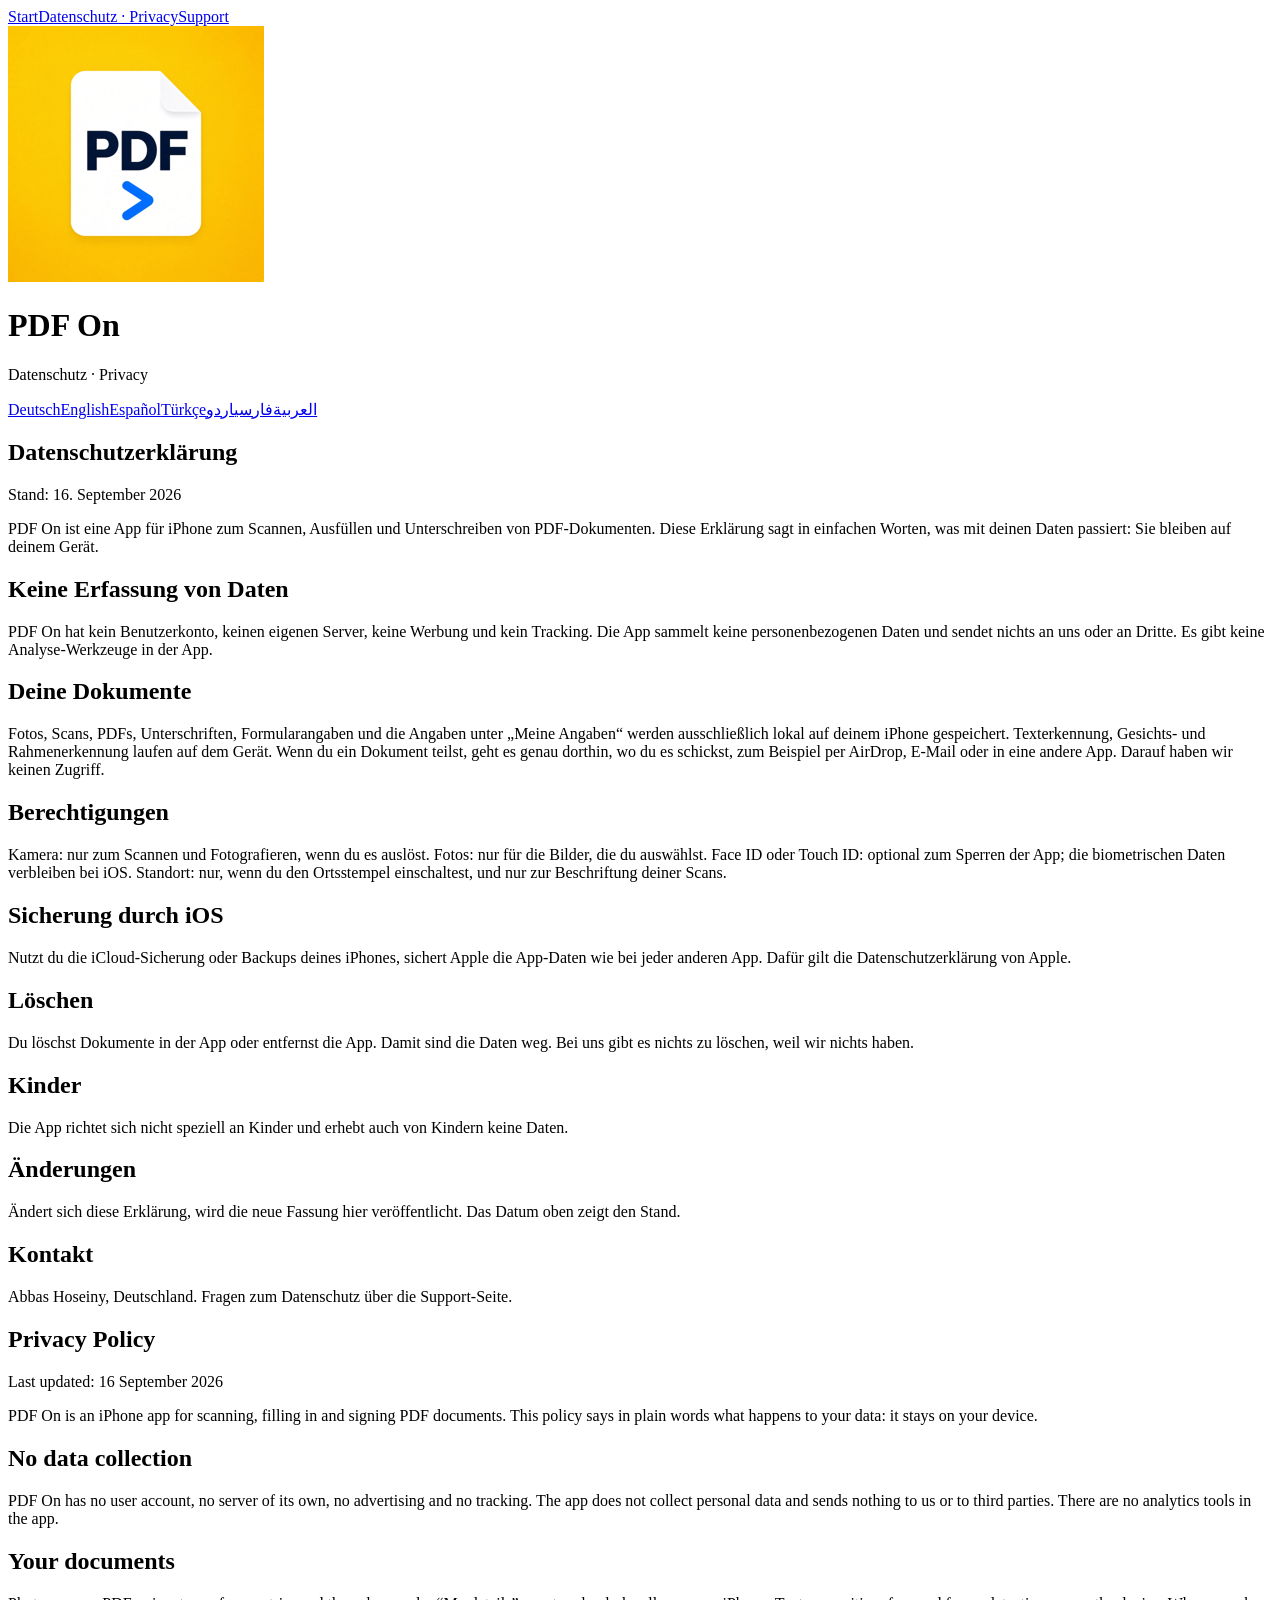
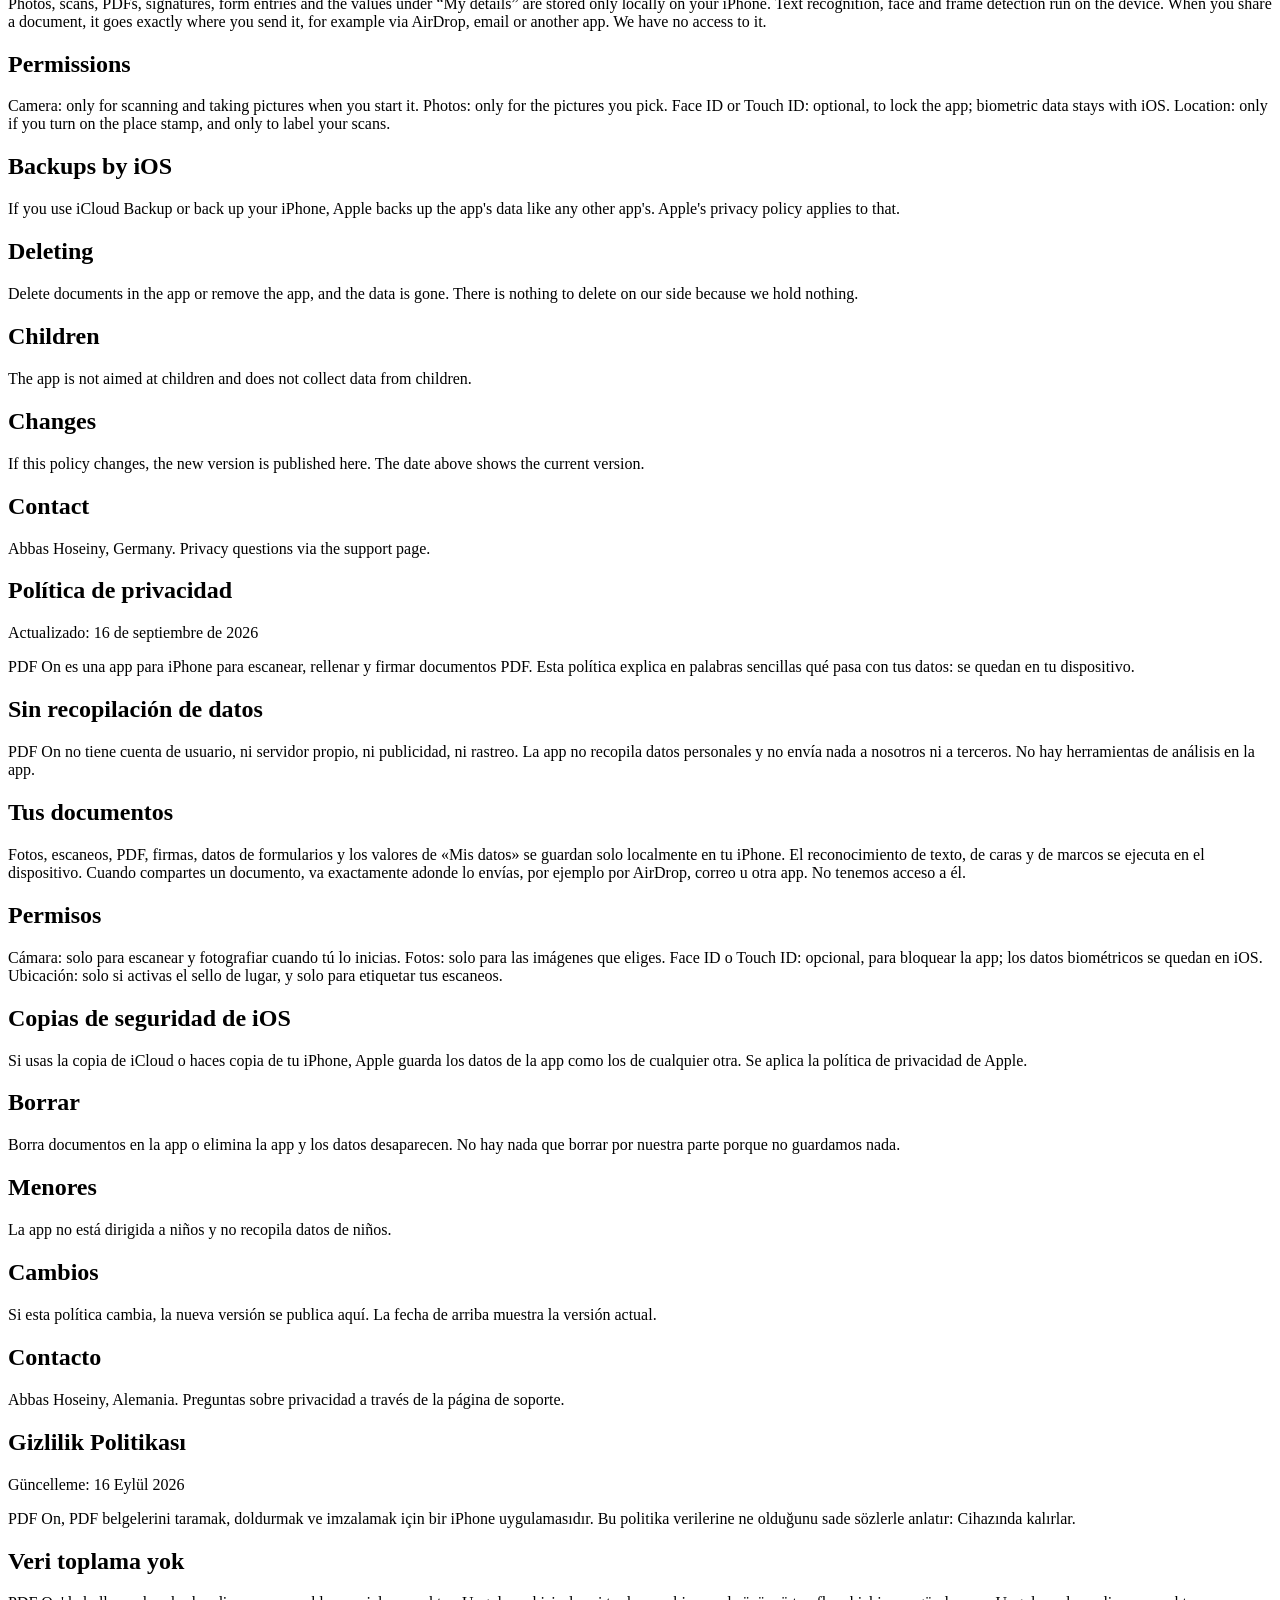
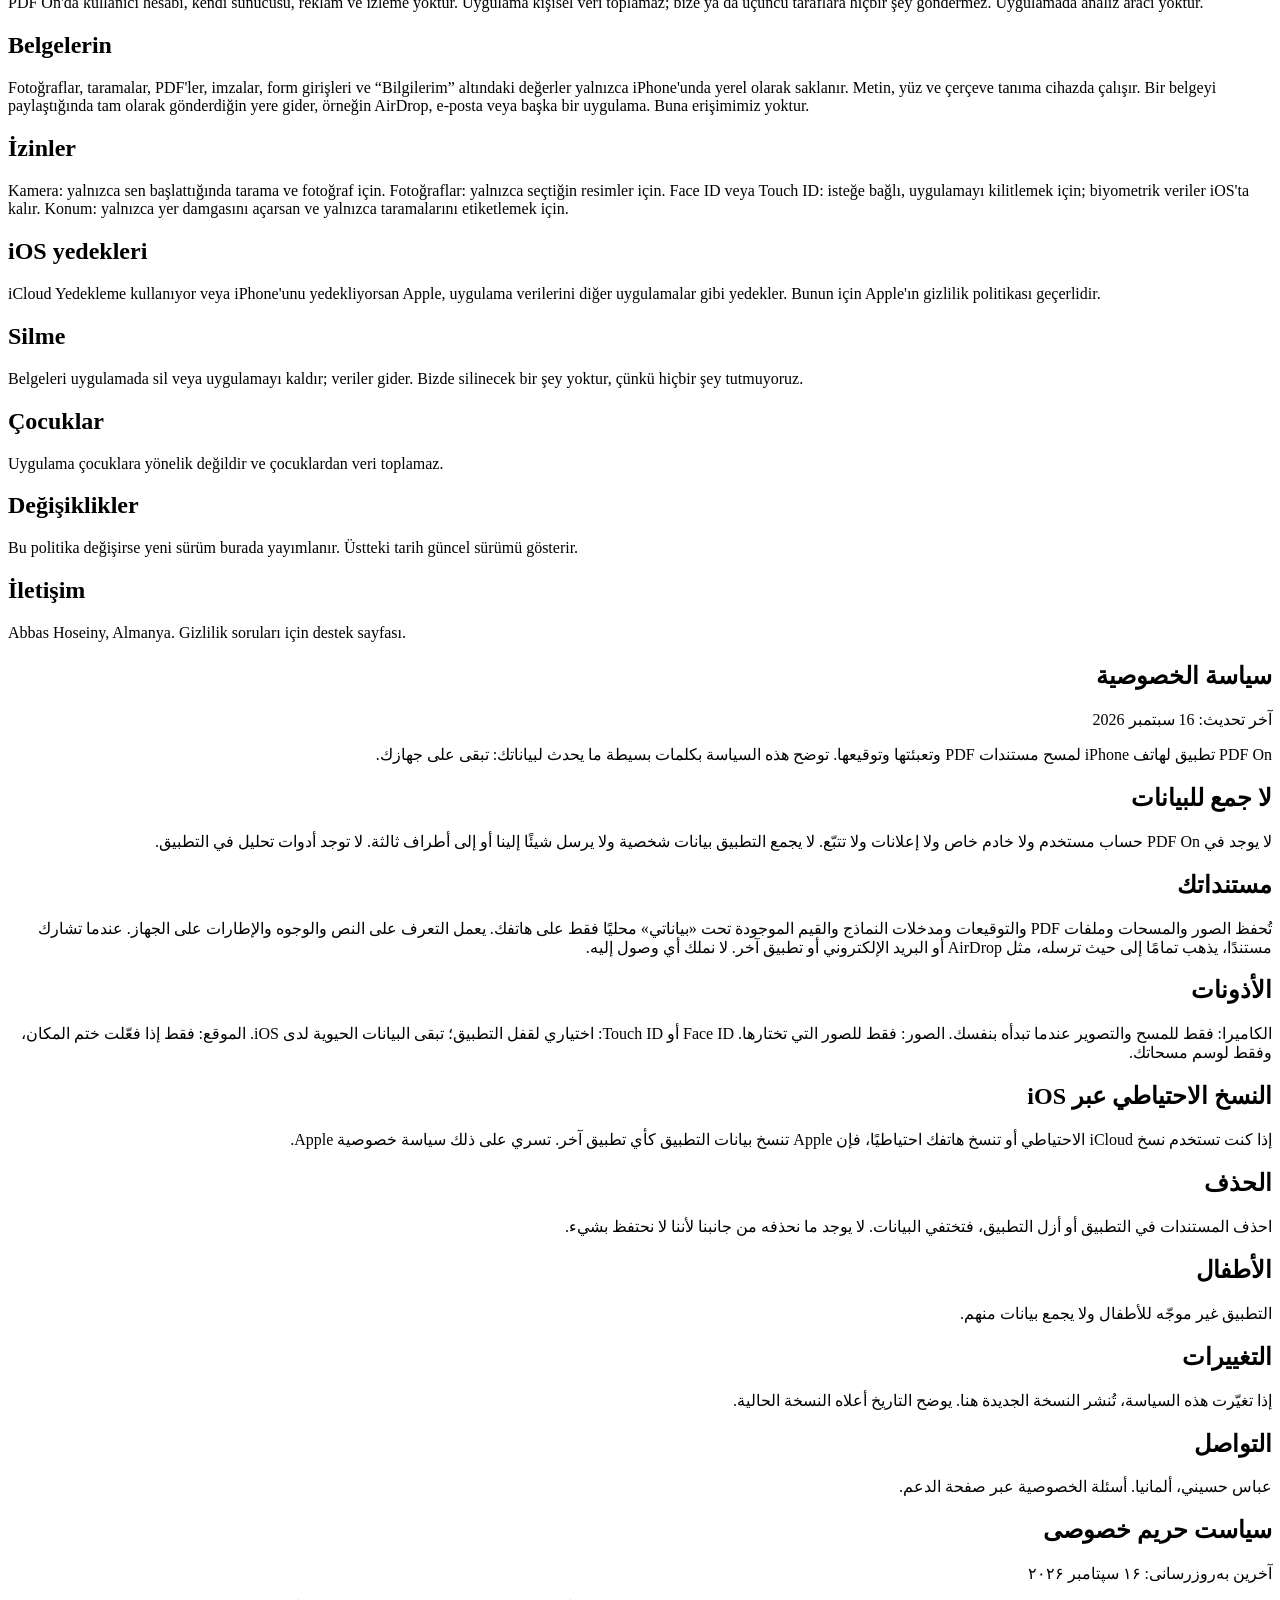
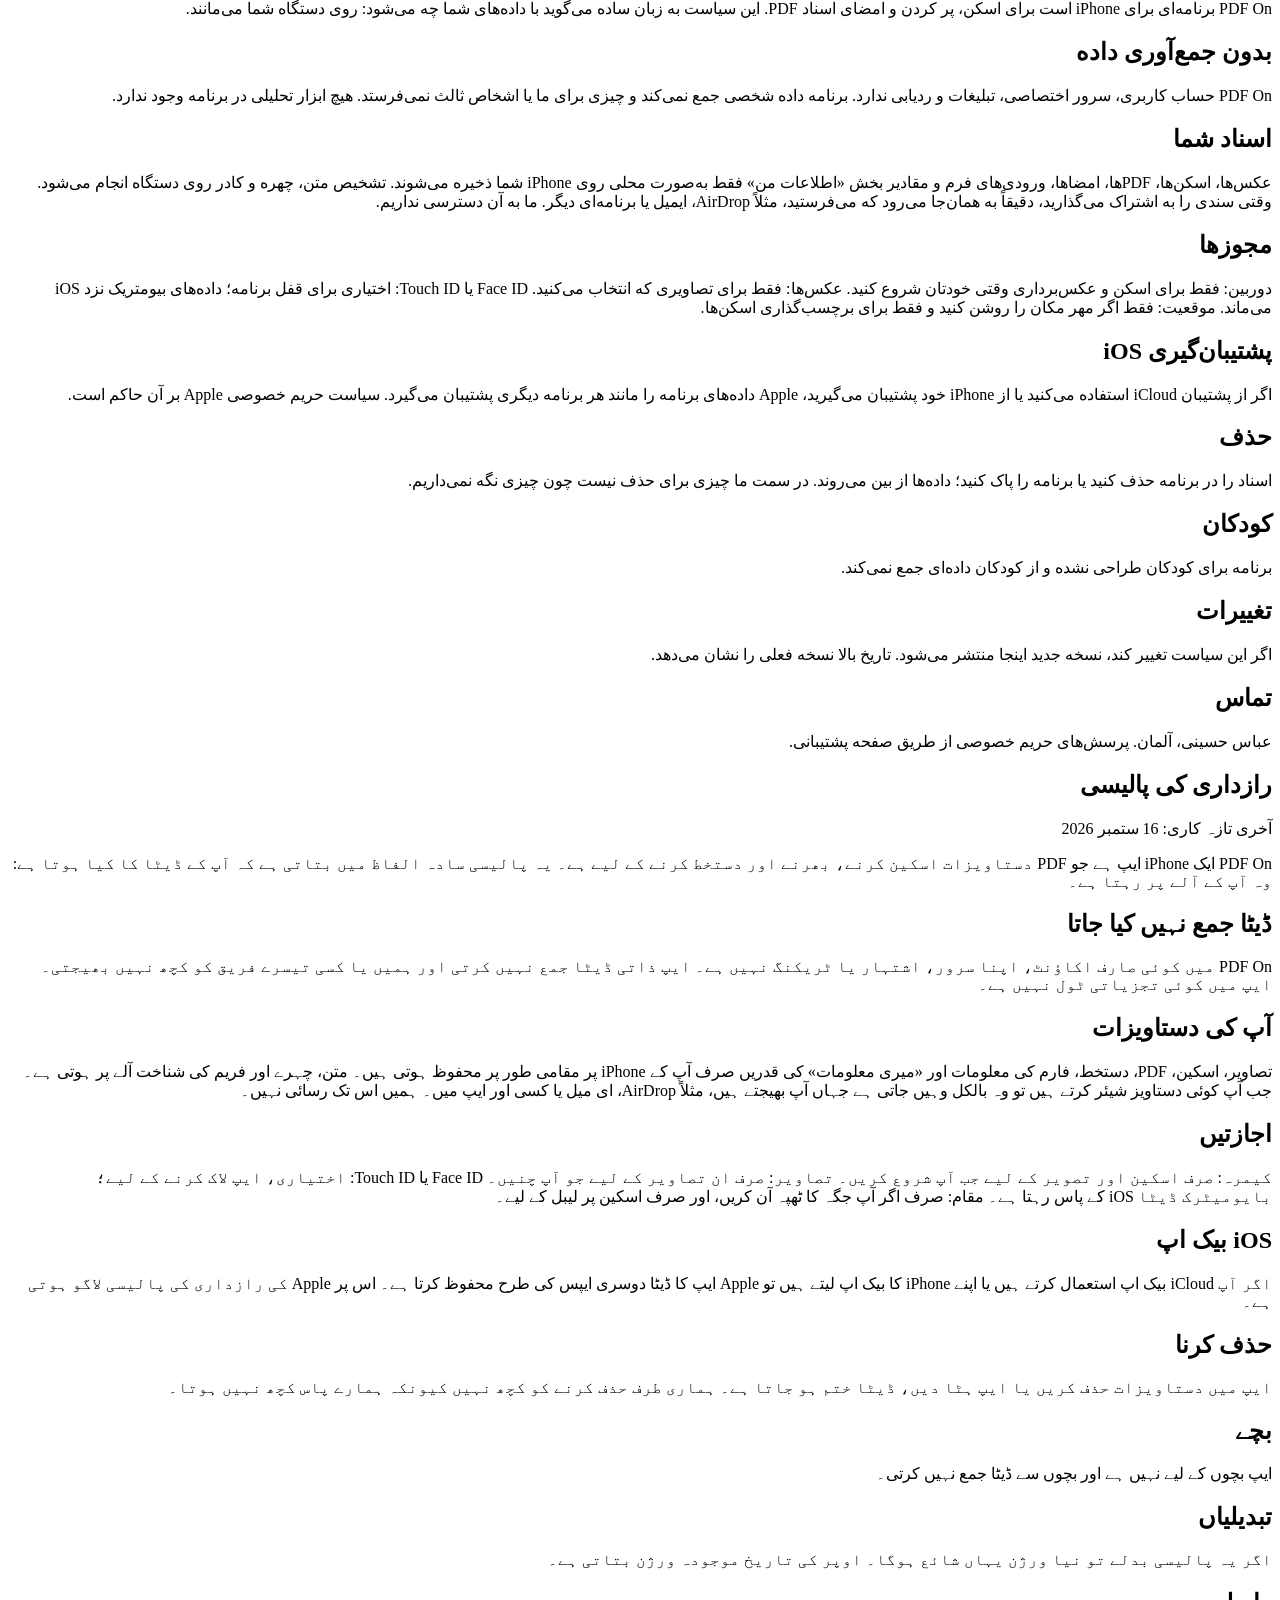
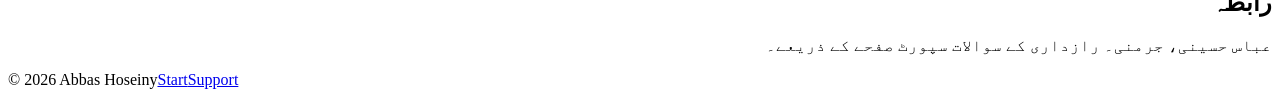
==== commit 9f191f65: "Landing pages in seven languages with App Store link, screenshots, structured data, sitemap and llms" ====
--- a/privacy.html
+++ b/privacy.html
@@ -1,15 +1,21 @@
 <!doctype html><html lang="de"><head><meta charset="utf-8"><meta name="viewport" content="width=device-width,initial-scale=1">
-<title>PDF On – Datenschutzerklärung · Privacy Policy</title><link rel="stylesheet" href="style.css?v=3"><link rel="icon" href="icon.png"></head>
+<title>PDF On – Datenschutzerklärung · Privacy Policy</title>
+<meta name="description" content="Privacy policy of the iPhone app PDF On in seven languages: no account, no server, no ads, no tracking; documents stay on the iPhone and leave it only when you share them yourself.">
+<link rel="canonical" href="https://abbas-hoseiny.github.io/pdfgo/privacy.html">
+<meta name="robots" content="index,follow"><meta name="apple-itunes-app" content="app-id=6812877977">
+<meta property="og:type" content="website"><meta property="og:site_name" content="PDF On"><meta property="og:title" content="PDF On – Datenschutzerklärung · Privacy Policy"><meta property="og:url" content="https://abbas-hoseiny.github.io/pdfgo/privacy.html"><meta property="og:image" content="https://abbas-hoseiny.github.io/pdfgo/og.png">
+<link rel="icon" href="/pdfgo/icon.png"><link rel="apple-touch-icon" href="/pdfgo/apple-touch-icon.png">
+<link rel="stylesheet" href="/pdfgo/style.css?v=5"></head>
 <body><main>
-<nav><a href="index.html">Start</a><a href="privacy.html" class="on">Datenschutz · Privacy</a><a href="support.html">Support</a></nav>
+<nav><a href="/pdfgo/">Start</a><a href="privacy.html" class="on">Datenschutz · Privacy</a><a href="support.html">Support</a></nav>
 <div class="hero"><img src="icon.png" alt="PDF On"><div><h1>PDF On</h1><p>Datenschutz · Privacy</p></div></div>
 <div class="langs"><a href="#de" data-lang="de">Deutsch</a><a href="#en" data-lang="en">English</a><a href="#es" data-lang="es">Español</a><a href="#tr" data-lang="tr">Türkçe</a><a href="#ar" data-lang="ar">العربية</a><a href="#fa" data-lang="fa">فارسی</a><a href="#ur" data-lang="ur">اردو</a></div>
 <section lang="de" dir="ltr"><h1>Datenschutzerklärung</h1><p class="muted">Stand: 16. September 2026</p><p>PDF On ist eine App für iPhone zum Scannen, Ausfüllen und Unterschreiben von PDF-Dokumenten. Diese Erklärung sagt in einfachen Worten, was mit deinen Daten passiert: Sie bleiben auf deinem Gerät.</p><h2>Keine Erfassung von Daten</h2><p>PDF On hat kein Benutzerkonto, keinen eigenen Server, keine Werbung und kein Tracking. Die App sammelt keine personenbezogenen Daten und sendet nichts an uns oder an Dritte. Es gibt keine Analyse-Werkzeuge in der App.</p><h2>Deine Dokumente</h2><p>Fotos, Scans, PDFs, Unterschriften, Formularangaben und die Angaben unter „Meine Angaben“ werden ausschließlich lokal auf deinem iPhone gespeichert. Texterkennung, Gesichts- und Rahmenerkennung laufen auf dem Gerät. Wenn du ein Dokument teilst, geht es genau dorthin, wo du es schickst, zum Beispiel per AirDrop, E-Mail oder in eine andere App. Darauf haben wir keinen Zugriff.</p><h2>Berechtigungen</h2><p>Kamera: nur zum Scannen und Fotografieren, wenn du es auslöst. Fotos: nur für die Bilder, die du auswählst. Face ID oder Touch ID: optional zum Sperren der App; die biometrischen Daten verbleiben bei iOS. Standort: nur, wenn du den Ortsstempel einschaltest, und nur zur Beschriftung deiner Scans.</p><h2>Sicherung durch iOS</h2><p>Nutzt du die iCloud-Sicherung oder Backups deines iPhones, sichert Apple die App-Daten wie bei jeder anderen App. Dafür gilt die Datenschutzerklärung von Apple.</p><h2>Löschen</h2><p>Du löschst Dokumente in der App oder entfernst die App. Damit sind die Daten weg. Bei uns gibt es nichts zu löschen, weil wir nichts haben.</p><h2>Kinder</h2><p>Die App richtet sich nicht speziell an Kinder und erhebt auch von Kindern keine Daten.</p><h2>Änderungen</h2><p>Ändert sich diese Erklärung, wird die neue Fassung hier veröffentlicht. Das Datum oben zeigt den Stand.</p><h2>Kontakt</h2><p>Abbas Hoseiny, Deutschland. Fragen zum Datenschutz über die Support-Seite.</p></section><section lang="en" dir="ltr"><h1>Privacy Policy</h1><p class="muted">Last updated: 16 September 2026</p><p>PDF On is an iPhone app for scanning, filling in and signing PDF documents. This policy says in plain words what happens to your data: it stays on your device.</p><h2>No data collection</h2><p>PDF On has no user account, no server of its own, no advertising and no tracking. The app does not collect personal data and sends nothing to us or to third parties. There are no analytics tools in the app.</p><h2>Your documents</h2><p>Photos, scans, PDFs, signatures, form entries and the values under “My details” are stored only locally on your iPhone. Text recognition, face and frame detection run on the device. When you share a document, it goes exactly where you send it, for example via AirDrop, email or another app. We have no access to it.</p><h2>Permissions</h2><p>Camera: only for scanning and taking pictures when you start it. Photos: only for the pictures you pick. Face ID or Touch ID: optional, to lock the app; biometric data stays with iOS. Location: only if you turn on the place stamp, and only to label your scans.</p><h2>Backups by iOS</h2><p>If you use iCloud Backup or back up your iPhone, Apple backs up the app's data like any other app's. Apple's privacy policy applies to that.</p><h2>Deleting</h2><p>Delete documents in the app or remove the app, and the data is gone. There is nothing to delete on our side because we hold nothing.</p><h2>Children</h2><p>The app is not aimed at children and does not collect data from children.</p><h2>Changes</h2><p>If this policy changes, the new version is published here. The date above shows the current version.</p><h2>Contact</h2><p>Abbas Hoseiny, Germany. Privacy questions via the support page.</p></section><section lang="es" dir="ltr"><h1>Política de privacidad</h1><p class="muted">Actualizado: 16 de septiembre de 2026</p><p>PDF On es una app para iPhone para escanear, rellenar y firmar documentos PDF. Esta política explica en palabras sencillas qué pasa con tus datos: se quedan en tu dispositivo.</p><h2>Sin recopilación de datos</h2><p>PDF On no tiene cuenta de usuario, ni servidor propio, ni publicidad, ni rastreo. La app no recopila datos personales y no envía nada a nosotros ni a terceros. No hay herramientas de análisis en la app.</p><h2>Tus documentos</h2><p>Fotos, escaneos, PDF, firmas, datos de formularios y los valores de «Mis datos» se guardan solo localmente en tu iPhone. El reconocimiento de texto, de caras y de marcos se ejecuta en el dispositivo. Cuando compartes un documento, va exactamente adonde lo envías, por ejemplo por AirDrop, correo u otra app. No tenemos acceso a él.</p><h2>Permisos</h2><p>Cámara: solo para escanear y fotografiar cuando tú lo inicias. Fotos: solo para las imágenes que eliges. Face ID o Touch ID: opcional, para bloquear la app; los datos biométricos se quedan en iOS. Ubicación: solo si activas el sello de lugar, y solo para etiquetar tus escaneos.</p><h2>Copias de seguridad de iOS</h2><p>Si usas la copia de iCloud o haces copia de tu iPhone, Apple guarda los datos de la app como los de cualquier otra. Se aplica la política de privacidad de Apple.</p><h2>Borrar</h2><p>Borra documentos en la app o elimina la app y los datos desaparecen. No hay nada que borrar por nuestra parte porque no guardamos nada.</p><h2>Menores</h2><p>La app no está dirigida a niños y no recopila datos de niños.</p><h2>Cambios</h2><p>Si esta política cambia, la nueva versión se publica aquí. La fecha de arriba muestra la versión actual.</p><h2>Contacto</h2><p>Abbas Hoseiny, Alemania. Preguntas sobre privacidad a través de la página de soporte.</p></section><section lang="tr" dir="ltr"><h1>Gizlilik Politikası</h1><p class="muted">Güncelleme: 16 Eylül 2026</p><p>PDF On, PDF belgelerini taramak, doldurmak ve imzalamak için bir iPhone uygulamasıdır. Bu politika verilerine ne olduğunu sade sözlerle anlatır: Cihazında kalırlar.</p><h2>Veri toplama yok</h2><p>PDF On'da kullanıcı hesabı, kendi sunucusu, reklam ve izleme yoktur. Uygulama kişisel veri toplamaz; bize ya da üçüncü taraflara hiçbir şey göndermez. Uygulamada analiz aracı yoktur.</p><h2>Belgelerin</h2><p>Fotoğraflar, taramalar, PDF'ler, imzalar, form girişleri ve “Bilgilerim” altındaki değerler yalnızca iPhone'unda yerel olarak saklanır. Metin, yüz ve çerçeve tanıma cihazda çalışır. Bir belgeyi paylaştığında tam olarak gönderdiğin yere gider, örneğin AirDrop, e-posta veya başka bir uygulama. Buna erişimimiz yoktur.</p><h2>İzinler</h2><p>Kamera: yalnızca sen başlattığında tarama ve fotoğraf için. Fotoğraflar: yalnızca seçtiğin resimler için. Face ID veya Touch ID: isteğe bağlı, uygulamayı kilitlemek için; biyometrik veriler iOS'ta kalır. Konum: yalnızca yer damgasını açarsan ve yalnızca taramalarını etiketlemek için.</p><h2>iOS yedekleri</h2><p>iCloud Yedekleme kullanıyor veya iPhone'unu yedekliyorsan Apple, uygulama verilerini diğer uygulamalar gibi yedekler. Bunun için Apple'ın gizlilik politikası geçerlidir.</p><h2>Silme</h2><p>Belgeleri uygulamada sil veya uygulamayı kaldır; veriler gider. Bizde silinecek bir şey yoktur, çünkü hiçbir şey tutmuyoruz.</p><h2>Çocuklar</h2><p>Uygulama çocuklara yönelik değildir ve çocuklardan veri toplamaz.</p><h2>Değişiklikler</h2><p>Bu politika değişirse yeni sürüm burada yayımlanır. Üstteki tarih güncel sürümü gösterir.</p><h2>İletişim</h2><p>Abbas Hoseiny, Almanya. Gizlilik soruları için destek sayfası.</p></section><section lang="ar" dir="rtl"><h1>سياسة الخصوصية</h1><p class="muted">آخر تحديث: 16 سبتمبر 2026</p><p>PDF On تطبيق لهاتف iPhone لمسح مستندات PDF وتعبئتها وتوقيعها. توضح هذه السياسة بكلمات بسيطة ما يحدث لبياناتك: تبقى على جهازك.</p><h2>لا جمع للبيانات</h2><p>لا يوجد في PDF On حساب مستخدم ولا خادم خاص ولا إعلانات ولا تتبّع. لا يجمع التطبيق بيانات شخصية ولا يرسل شيئًا إلينا أو إلى أطراف ثالثة. لا توجد أدوات تحليل في التطبيق.</p><h2>مستنداتك</h2><p>تُحفظ الصور والمسحات وملفات PDF والتوقيعات ومدخلات النماذج والقيم الموجودة تحت «بياناتي» محليًا فقط على هاتفك. يعمل التعرف على النص والوجوه والإطارات على الجهاز. عندما تشارك مستندًا، يذهب تمامًا إلى حيث ترسله، مثل AirDrop أو البريد الإلكتروني أو تطبيق آخر. لا نملك أي وصول إليه.</p><h2>الأذونات</h2><p>الكاميرا: فقط للمسح والتصوير عندما تبدأه بنفسك. الصور: فقط للصور التي تختارها. Face ID أو Touch ID: اختياري لقفل التطبيق؛ تبقى البيانات الحيوية لدى iOS. الموقع: فقط إذا فعّلت ختم المكان، وفقط لوسم مسحاتك.</p><h2>النسخ الاحتياطي عبر iOS</h2><p>إذا كنت تستخدم نسخ iCloud الاحتياطي أو تنسخ هاتفك احتياطيًا، فإن Apple تنسخ بيانات التطبيق كأي تطبيق آخر. تسري على ذلك سياسة خصوصية Apple.</p><h2>الحذف</h2><p>احذف المستندات في التطبيق أو أزل التطبيق، فتختفي البيانات. لا يوجد ما نحذفه من جانبنا لأننا لا نحتفظ بشيء.</p><h2>الأطفال</h2><p>التطبيق غير موجّه للأطفال ولا يجمع بيانات منهم.</p><h2>التغييرات</h2><p>إذا تغيّرت هذه السياسة، تُنشر النسخة الجديدة هنا. يوضح التاريخ أعلاه النسخة الحالية.</p><h2>التواصل</h2><p>عباس حسيني، ألمانيا. أسئلة الخصوصية عبر صفحة الدعم.</p></section><section lang="fa" dir="rtl"><h1>سیاست حریم خصوصی</h1><p class="muted">آخرین به‌روزرسانی: ۱۶ سپتامبر ۲۰۲۶</p><p>PDF On برنامه‌ای برای iPhone است برای اسکن، پر کردن و امضای اسناد PDF. این سیاست به زبان ساده می‌گوید با داده‌های شما چه می‌شود: روی دستگاه شما می‌مانند.</p><h2>بدون جمع‌آوری داده</h2><p>PDF On حساب کاربری، سرور اختصاصی، تبلیغات و ردیابی ندارد. برنامه داده شخصی جمع نمی‌کند و چیزی برای ما یا اشخاص ثالث نمی‌فرستد. هیچ ابزار تحلیلی در برنامه وجود ندارد.</p><h2>اسناد شما</h2><p>عکس‌ها، اسکن‌ها، PDFها، امضاها، ورودی‌های فرم و مقادیر بخش «اطلاعات من» فقط به‌صورت محلی روی iPhone شما ذخیره می‌شوند. تشخیص متن، چهره و کادر روی دستگاه انجام می‌شود. وقتی سندی را به اشتراک می‌گذارید، دقیقاً به همان‌جا می‌رود که می‌فرستید، مثلاً AirDrop، ایمیل یا برنامه‌ای دیگر. ما به آن دسترسی نداریم.</p><h2>مجوزها</h2><p>دوربین: فقط برای اسکن و عکس‌برداری وقتی خودتان شروع کنید. عکس‌ها: فقط برای تصاویری که انتخاب می‌کنید. Face ID یا Touch ID: اختیاری برای قفل برنامه؛ داده‌های بیومتریک نزد iOS می‌ماند. موقعیت: فقط اگر مهر مکان را روشن کنید و فقط برای برچسب‌گذاری اسکن‌ها.</p><h2>پشتیبان‌گیری iOS</h2><p>اگر از پشتیبان iCloud استفاده می‌کنید یا از iPhone خود پشتیبان می‌گیرید، Apple داده‌های برنامه را مانند هر برنامه دیگری پشتیبان می‌گیرد. سیاست حریم خصوصی Apple بر آن حاکم است.</p><h2>حذف</h2><p>اسناد را در برنامه حذف کنید یا برنامه را پاک کنید؛ داده‌ها از بین می‌روند. در سمت ما چیزی برای حذف نیست چون چیزی نگه نمی‌داریم.</p><h2>کودکان</h2><p>برنامه برای کودکان طراحی نشده و از کودکان داده‌ای جمع نمی‌کند.</p><h2>تغییرات</h2><p>اگر این سیاست تغییر کند، نسخه جدید اینجا منتشر می‌شود. تاریخ بالا نسخه فعلی را نشان می‌دهد.</p><h2>تماس</h2><p>عباس حسینی، آلمان. پرسش‌های حریم خصوصی از طریق صفحه پشتیبانی.</p></section><section lang="ur" dir="rtl"><h1>رازداری کی پالیسی</h1><p class="muted">آخری تازہ کاری: 16 ستمبر 2026</p><p>PDF On ایک iPhone ایپ ہے جو PDF دستاویزات اسکین کرنے، بھرنے اور دستخط کرنے کے لیے ہے۔ یہ پالیسی سادہ الفاظ میں بتاتی ہے کہ آپ کے ڈیٹا کا کیا ہوتا ہے: وہ آپ کے آلے پر رہتا ہے۔</p><h2>ڈیٹا جمع نہیں کیا جاتا</h2><p>PDF On میں کوئی صارف اکاؤنٹ، اپنا سرور، اشتہار یا ٹریکنگ نہیں ہے۔ ایپ ذاتی ڈیٹا جمع نہیں کرتی اور ہمیں یا کسی تیسرے فریق کو کچھ نہیں بھیجتی۔ ایپ میں کوئی تجزیاتی ٹول نہیں ہے۔</p><h2>آپ کی دستاویزات</h2><p>تصاویر، اسکین، PDF، دستخط، فارم کی معلومات اور «میری معلومات» کی قدریں صرف آپ کے iPhone پر مقامی طور پر محفوظ ہوتی ہیں۔ متن، چہرے اور فریم کی شناخت آلے پر ہوتی ہے۔ جب آپ کوئی دستاویز شیئر کرتے ہیں تو وہ بالکل وہیں جاتی ہے جہاں آپ بھیجتے ہیں، مثلاً AirDrop، ای میل یا کسی اور ایپ میں۔ ہمیں اس تک رسائی نہیں۔</p><h2>اجازتیں</h2><p>کیمرہ: صرف اسکین اور تصویر کے لیے جب آپ شروع کریں۔ تصاویر: صرف ان تصاویر کے لیے جو آپ چنیں۔ Face ID یا Touch ID: اختیاری، ایپ لاک کرنے کے لیے؛ بایومیٹرک ڈیٹا iOS کے پاس رہتا ہے۔ مقام: صرف اگر آپ جگہ کا ٹھپہ آن کریں، اور صرف اسکین پر لیبل کے لیے۔</p><h2>iOS بیک اپ</h2><p>اگر آپ iCloud بیک اپ استعمال کرتے ہیں یا اپنے iPhone کا بیک اپ لیتے ہیں تو Apple ایپ کا ڈیٹا دوسری ایپس کی طرح محفوظ کرتا ہے۔ اس پر Apple کی رازداری کی پالیسی لاگو ہوتی ہے۔</p><h2>حذف کرنا</h2><p>ایپ میں دستاویزات حذف کریں یا ایپ ہٹا دیں، ڈیٹا ختم ہو جاتا ہے۔ ہماری طرف حذف کرنے کو کچھ نہیں کیونکہ ہمارے پاس کچھ نہیں ہوتا۔</p><h2>بچے</h2><p>ایپ بچوں کے لیے نہیں ہے اور بچوں سے ڈیٹا جمع نہیں کرتی۔</p><h2>تبدیلیاں</h2><p>اگر یہ پالیسی بدلے تو نیا ورژن یہاں شائع ہوگا۔ اوپر کی تاریخ موجودہ ورژن بتاتی ہے۔</p><h2>رابطہ</h2><p>عباس حسینی، جرمنی۔ رازداری کے سوالات سپورٹ صفحے کے ذریعے۔</p></section>
-<footer><span>© 2026 Abbas Hoseiny</span><a href="index.html">Start</a><a href="support.html">Support</a></footer>
+<footer><span>© 2026 Abbas Hoseiny</span><a href="/pdfgo/">Start</a><a href="support.html">Support</a></footer>
 </main>
 <script>
 (function(){var links=document.querySelectorAll('.langs a'),secs=document.querySelectorAll('section[lang]');
-function show(l){if(!document.querySelector('section[lang="'+l+'"]'))l='en';secs.forEach(function(s){s.classList.toggle('on',s.getAttribute('lang')===l)});links.forEach(function(a){a.classList.toggle('on',a.dataset.lang===l)});document.documentElement.lang=l;}
+function show(l){if(!document.querySelector('section[lang="'+l+'"]'))l='en';secs.forEach(function(s){s.classList.toggle('on',s.getAttribute('lang')===l)});links.forEach(function(a){a.classList.toggle('on',a.dataset.lang===l)});document.documentElement.lang=l;document.documentElement.dir=(l==='ar'||l==='fa'||l==='ur')?'rtl':'ltr';}
 var h=location.hash.replace('#',''),n=(navigator.language||'en').slice(0,2);show(h||n);
 links.forEach(function(a){a.addEventListener('click',function(e){e.preventDefault();history.replaceState(null,'','#'+a.dataset.lang);show(a.dataset.lang)})});
 window.addEventListener('hashchange',function(){show(location.hash.replace('#',''))});})();
